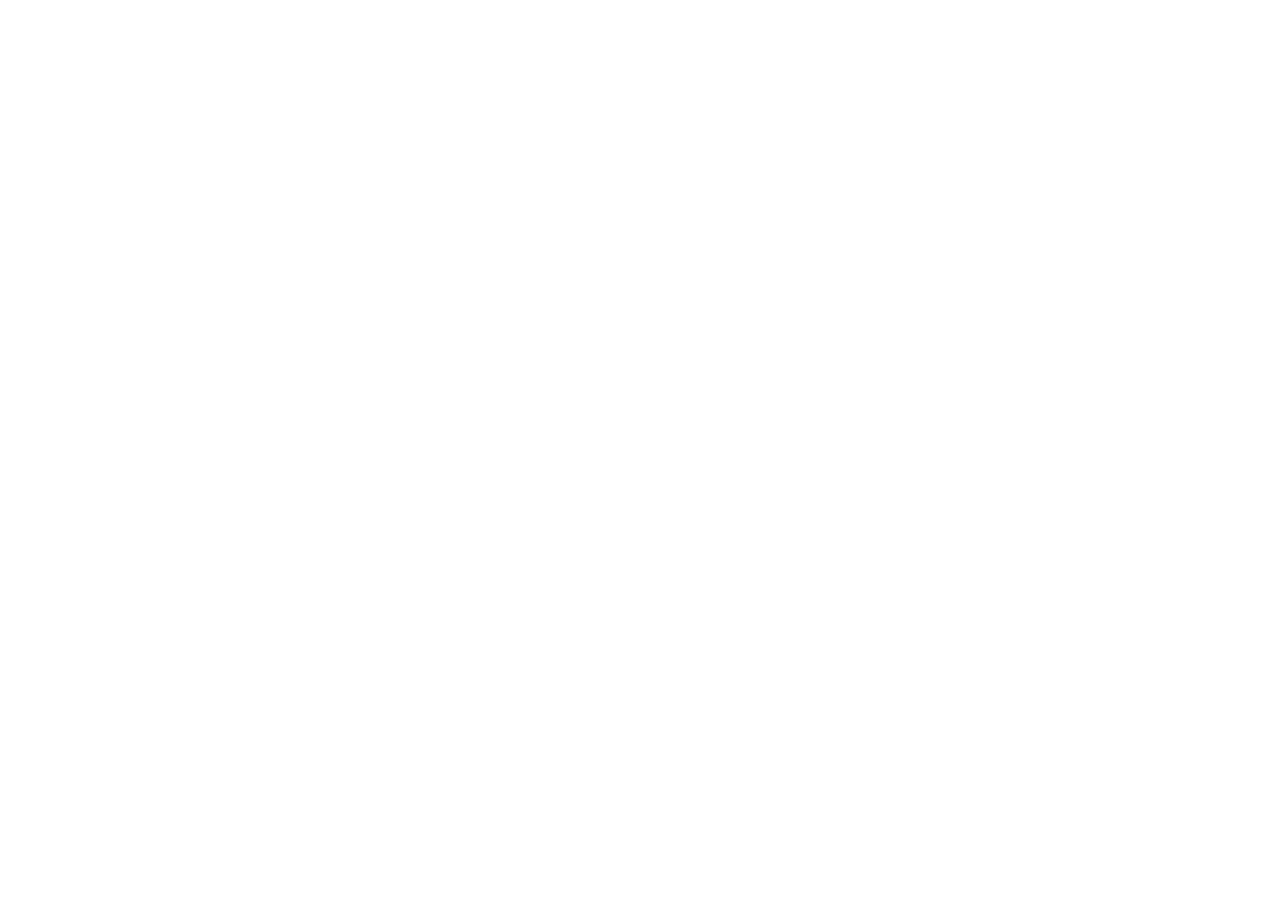
==== activities.html @ f966b8fb "add pages" ====
<!DOCTYPE html>
<html lang="en">
<head>
    <meta charset="UTF-8">
    <meta http-equiv="X-UA-Compatible" content="IE=edge">
    <meta name="viewport" content="width=device-width, initial-scale=1.0">
    <title>城市漫遊 City Rumbler｜活動</title>
</head>
<body>
    
</body>
</html>
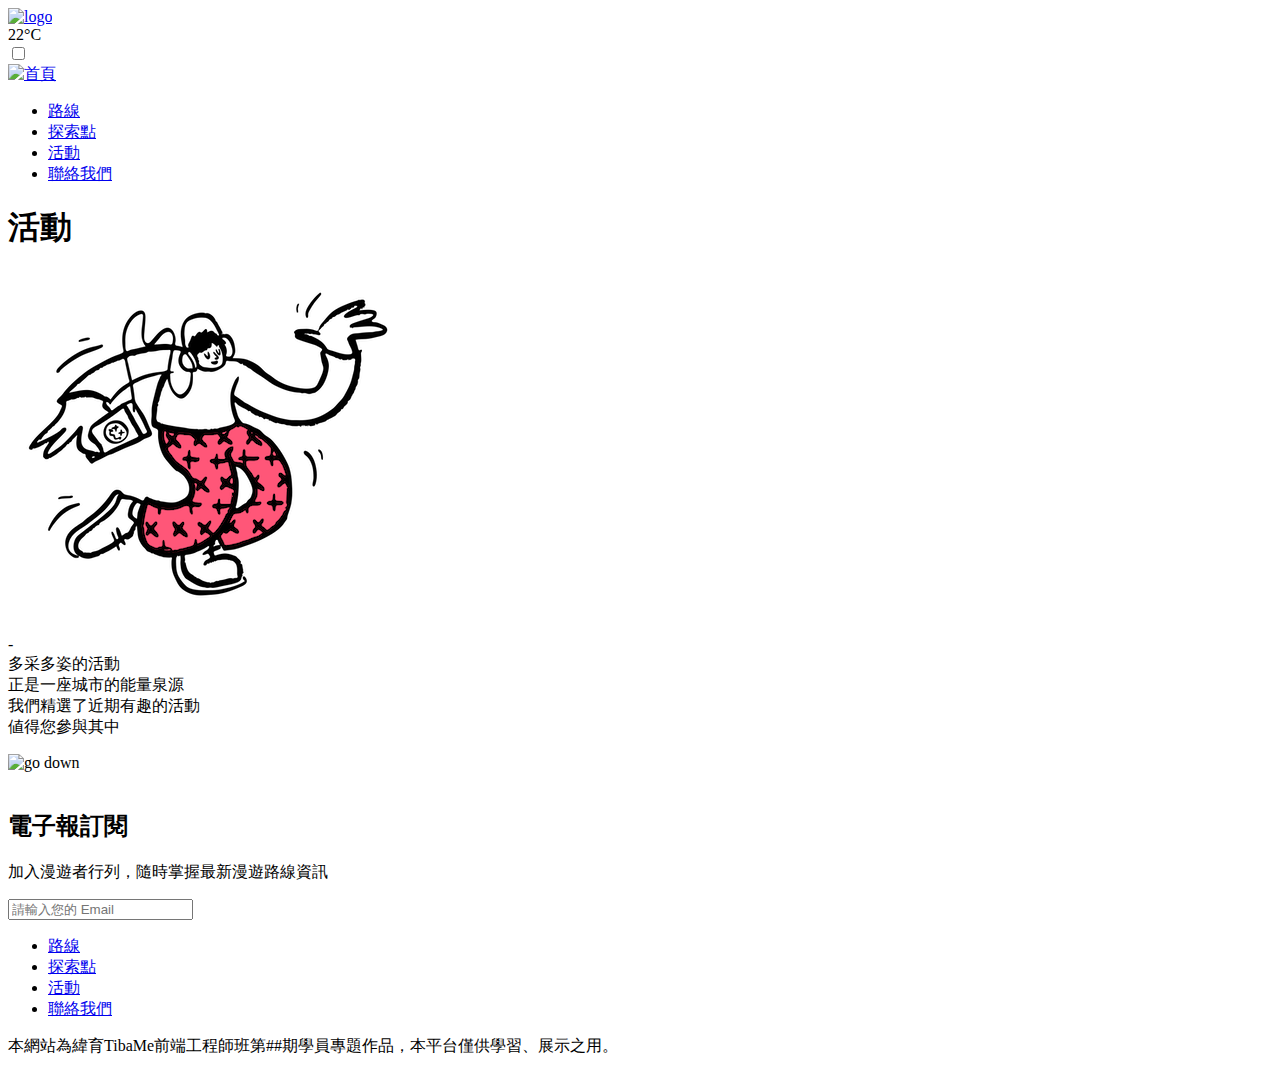
==== commit fc3d9873: "add intro to 4 pages" ====
--- a/activities.html
+++ b/activities.html
@@ -4,9 +4,123 @@
     <meta charset="UTF-8">
     <meta http-equiv="X-UA-Compatible" content="IE=edge">
     <meta name="viewport" content="width=device-width, initial-scale=1.0">
+    <script src="https://kit.fontawesome.com/8eca0a48b9.js" crossorigin="anonymous"></script>
+    <link rel="stylesheet" href="css/reset.css">
+    <link rel="stylesheet" href="css/all.css">
     <title>城市漫遊 City Rumbler｜活動</title>
 </head>
 <body>
-    
+    <!-- 導覽列 -->
+    <header class="topBar">
+        <div class="logoHor">
+            <a href="index.html">
+                <img src="img/logoHor.svg" alt="logo">
+            </a>
+        </div>
+        <div class="weather">
+            <div class="weather_icon"><i class="fa-solid fa-cloud"></i></div>
+            <div class="weather_degree">22°C</div>
+        </div>
+        <div class="menu">
+            <input type="checkbox" id="showMenu"></input>
+            <label for="showMenu" class="menu_button">
+                <i class="fa-solid fa-bars"></i>
+            </label>
+            <div class="hiddenMenu">
+                <div class="close">
+                    <i class="fa-solid fa-xmark"></i>
+                </div>
+                <div class="logoSqr">
+                    <a href="index.html">
+                        <img src="img/logoSqr.png" alt="首頁">
+                    </a>
+                </div>
+                <nav>
+                    <ul>
+                        <li>
+                            <a href="routes.html">路線</a>
+                        </li>
+                        <li>
+                            <a href="spots.html">探索點</a>
+                        </li>
+                        <li>
+                            <a href="activities.html">活動</a>
+                        </li>
+                        <li>
+                            <a href="contact.html">聯絡我們</a>
+                        </li>
+                    </ul>
+                </nav>
+                <div class="SNS">
+                    <div class="facebook">
+                        <a href="#"><i class="fa-brands fa-facebook-f"></i></a>
+                    </div>
+                    <div class="instagram">
+                        <a href="#"><i class="fa-brands fa-instagram"></i></a>
+                    </div>
+                    <div class="twitter">
+                        <a href="#"><i class="fa-brands fa-twitter"></i></a>
+                    </div>
+                </div>
+            </div>               
+        </div>
+    </header>
+
+    <main>
+        <!-- 引言 -->
+        <section class="intro">
+           <h1>活動</h1>
+           <div class="mainPic"><img src="img/mainPic_activities.png" alt="dancing man"></div>
+           <p class="intro">
+               -<br>
+               多采多姿的活動<br>
+               正是一座城市的能量泉源<br>
+               我們精選了近期有趣的活動<br>
+               値得您參與其中
+           </p>
+           <div class="downArrowWide">
+               <img src="img/downArrowWide.svg" alt="go down">
+           </div>
+       </section>
+   </main>
+
+    <!-- 頁尾 -->
+    <footer>
+        <section class="subscribe">
+            <div class="logo"><img src="img/logoSqrBGC.svg" alt=""></div>
+            <h2>電子報訂閱</h2>
+            <p>加入漫遊者行列，隨時掌握最新漫遊路線資訊</p>
+            <div class="emailInput">
+                <input type="email" name="" id="" placeholder="請輸入您的 Email">
+                <a href="#" class="sendBtm"><img src="img/btnGo_Dark.png" alt=""></a>
+            </div>
+        </section>
+        <section class="nav">
+            <div class="menu">
+                <ul>
+                    <li><a href="routes.html">路線</a></li>
+                    <li><a href="spots.html">探索點</a></li>
+                    <li><a href="activities.html">活動</a></li>
+                    <li><a href="contact.html">聯絡我們</a></li>
+                </ul>
+            </div>
+            <div class="SNS">
+                <div class="facebook">
+                    <a href="#"><i class="fa-brands fa-facebook-f"></i></a>
+                </div>
+                <div class="instagram">
+                    <a href="#"><i class="fa-brands fa-instagram"></i></a>
+                </div>
+                <div class="twitter">
+                    <a href="#"><i class="fa-brands fa-twitter"></i></a>
+                </div>
+            </div>
+        </section>
+        <section class="copyright">
+            <p>
+                本網站為緯育TibaMe前端工程師班第##期學員專題作品，本平台僅供學習、展示之用。
+            </p>
+        </section>
+    </footer>
 </body>
 </html>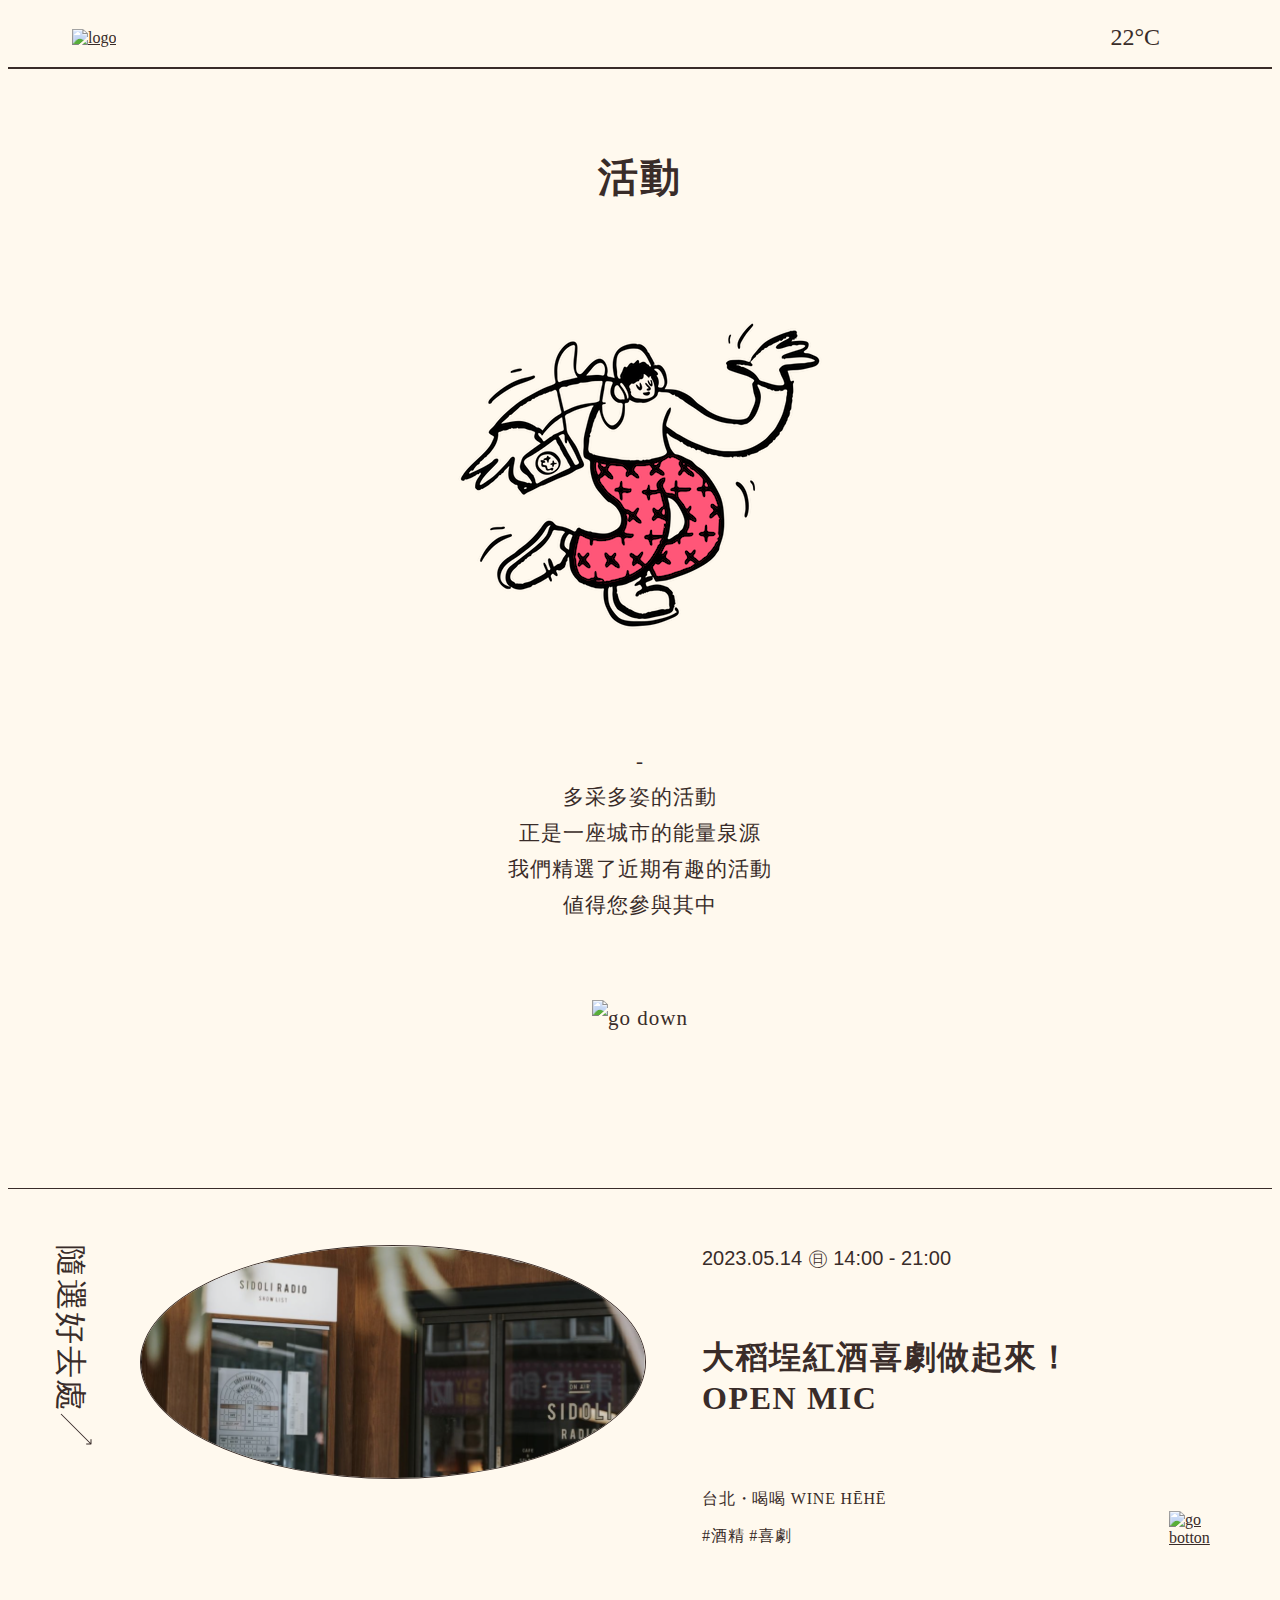
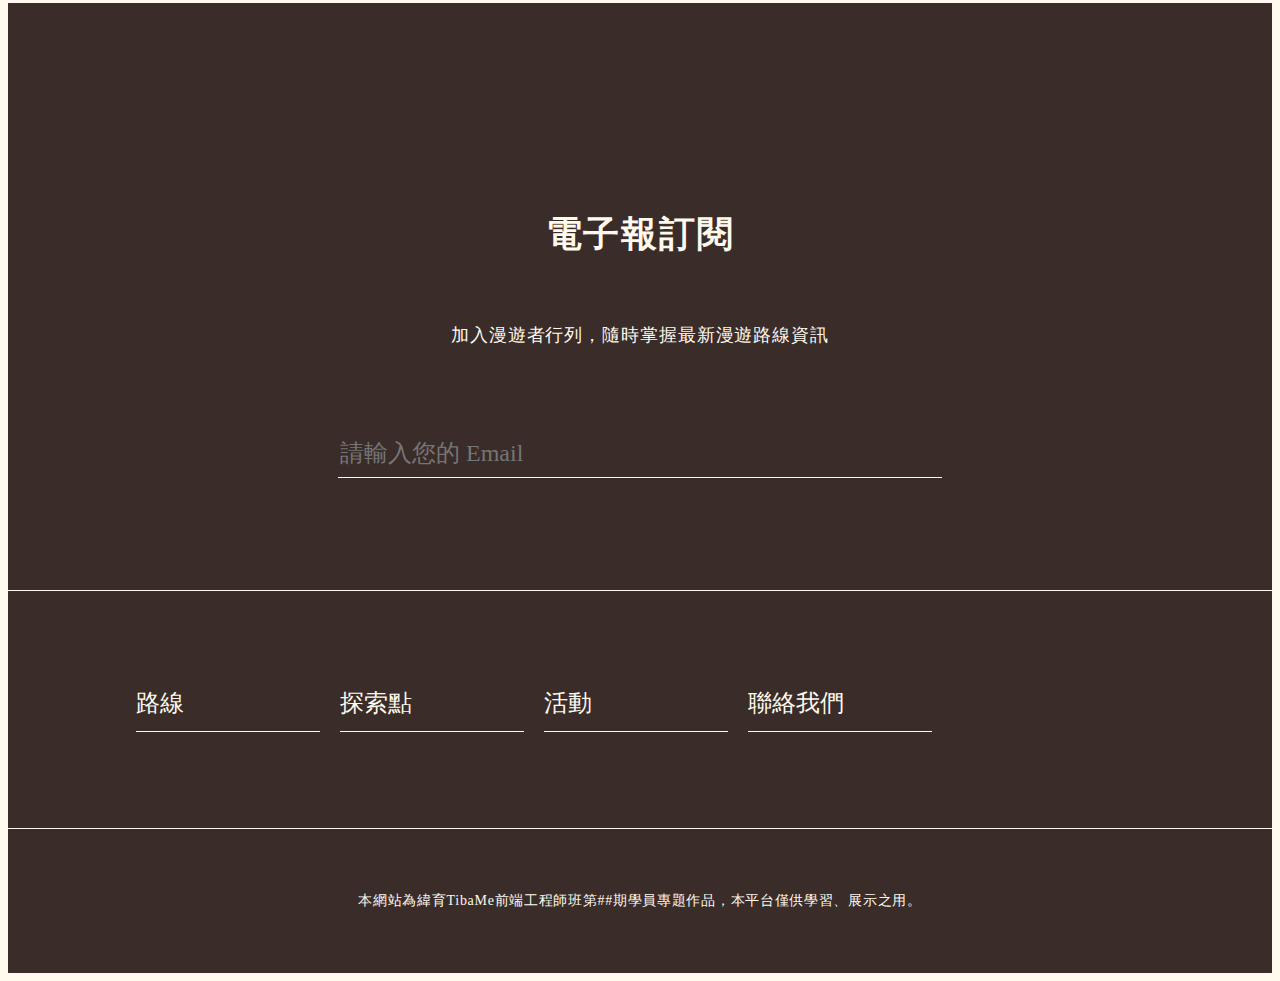
==== commit 7bccd7d5: "update" ====
--- a/activities.html
+++ b/activities.html
@@ -7,6 +7,7 @@
     <script src="https://kit.fontawesome.com/8eca0a48b9.js" crossorigin="anonymous"></script>
     <link rel="stylesheet" href="css/reset.css">
     <link rel="stylesheet" href="css/all.css">
+    <link rel="stylesheet" href="css/activities.css">
     <title>城市漫遊 City Rumbler｜活動</title>
 </head>
 <body>
@@ -82,7 +83,28 @@
                <img src="img/downArrowWide.svg" alt="go down">
            </div>
        </section>
-   </main>
+
+        <!-- 隨機推薦 -->
+        <section class="randomSpot">
+            <div class="container">
+                <div class="title">
+                    隨選好去處<img src="img/arrowRightTop.svg">
+                </div>
+                <div class="pic">
+                    <img src="img/spotSidoli.png">
+                </div>
+                <div class="info">
+                    <div class="time"><span class="date">2023.05.14 ㊐ </span>14:00 - 21:00</div>
+                    <h3>大稻埕紅酒喜劇做起來！OPEN MIC</h3>
+                    <div class="loc">台北・喝喝 WINE HĒHĒ</div>
+                    <div class="tag">#酒精 #喜劇</div>
+                </div>
+                <div class="btnGo">
+                    <a href="spotPage.html"><img src="img/btnGo.svg" alt="go botton"></a>
+                </div>
+            </div>
+        </section>
+    </main>
 
     <!-- 頁尾 -->
     <footer>
--- a/css/all.css
+++ b/css/all.css
@@ -0,0 +1,286 @@
+@font-face{
+    font-family: 'Glow Sans TC Wide ExtraBold';
+    src: url(../font/GlowSansTC-Wide-ExtraBold.otf);
+}
+@font-face{
+    font-family: 'Glow Sans TC Wide Heavy';
+    src: url(../font/GlowSansTC-Wide-Heavy.otf);
+}
+@font-face {
+    font-family: 'Glow Sans TC Wide Bold';
+    src: url(../font/GlowSansTC-Wide-Bold.otf);
+}
+@font-face {
+    font-family: 'Glow Sans TC Wide Light';
+    src: url(../font/GlowSansTC-Wide-Light.otf);
+}
+@font-face {
+    font-family: 'Glow Sans TC Normal Bold';
+    src: url(../font/GlowSansTC-Normal-Bold.otf);
+}
+@font-face {
+    font-family: 'Glow Sans TC Normal Regular';
+    src: url(../font/GlowSansTC-Normal-Regular.otf);
+}
+@font-face {
+    font-family: 'Glow Sans TC Compressed Book';
+    src: url(../font/GlowSansTC-Compressed-Book.otf);
+}
+
+:root{
+    --bg: #FFF9EE;
+    --main: #392C29;
+}
+*{
+    color: var(--main);
+}
+html{
+    background-color: var(--bg);
+}
+h1{
+    font-family: 'Glow Sans TC Wide Heavy';
+    font-size: 40px;
+    letter-spacing: 0.06em;
+}
+h2{
+   font-family: 'Glow Sans TC Wide ExtraBold'; 
+   font-size: 36px;
+   letter-spacing: 0.05em;
+}
+h3{
+    font-family: 'Glow Sans TC Normal Bold';
+    font-size: 32px;
+    letter-spacing: 0.05em;
+}
+h4{
+    font-family: 'Glow Sans TC Normal Bold';
+    font-size: 24px;
+    letter-spacing: 0.05em;
+}
+p{
+    font-family: 'Glow Sans TC Normal Regular';
+    font-size: 21px;
+    letter-spacing: 0.03em;
+    line-height: 36px;
+    text-align: justify;
+}
+.tag{
+    font-family: 'Glow Sans TC Wide Light';
+    font-family: 14px;
+    letter-spacing: 0.05em;
+}
+
+.loc{
+    font-family: 'Glow Sans TC Compressed Book';
+    font-family: 14px;
+    letter-spacing: 0.05em;
+}
+
+/*----------導覽列----------*/
+.topBar{
+    border-bottom: 2px solid var(--main);
+    padding: 16px 64px;
+    display: flex;
+    align-items: center;
+    position: sticky;
+    top: 0;
+    z-index: 10;
+    background-color: var(--bg);
+}
+.logoHor{
+    width: 240px;
+}
+.logoHor img{
+    width: 100%;
+}
+.weather{
+    margin-left: auto;
+    display: flex;
+    align-items: center;
+    gap: 6px;
+    font-family: 'Glow Sans TC wide ExtraBold';
+    font-size: 24px;
+}
+.weather_icon{
+    font-size: 32px;
+}
+.menu{
+    padding-left: 48px;
+}
+#showMenu{
+    display: none;
+}
+#showMenu:hover .hiddenMenu{
+    display: block;
+    position: absolute;
+}
+.menu_button{
+    width: 30px;
+    border: none;
+    background-color: var(--bg);
+    font-size: 28px;
+    position: relative;
+}
+.menu:hover .hiddenMenu{
+    display: flex;
+    position: absolute;
+}
+
+/*----------隱藏菜單----------*/
+.hiddenMenu{
+    display: none;
+    /* display: flex; */
+    flex-direction: column;
+    align-items: flex-end;
+    text-align: right;
+    padding-top: 144px;
+    padding-right: 96px;
+    padding-bottom: 160px;
+    padding-left: 144px;
+    position: absolute;
+    top: 0;
+    right: 0;
+    z-index: 20;
+    height: 100vh;
+    background-color: var(--bg);
+    border-left: 2px solid var(--main);
+}
+.close{
+    position: absolute;
+    top: 32px;
+    right: 56px;
+    font-size: 30px;
+}
+.logoSqr{
+    width: 114px;
+    padding-bottom: 72px;
+}
+.logoSqr img{
+    width: 100%;
+}
+.hiddenMenu nav li{
+    font-family: 'Glow Sans TC Wide Bold';
+    font-size: 24px;
+    text-decoration: underline;
+    padding-bottom: 42px;
+}
+.SNS{
+    padding-top: 160px;
+    display: flex;
+    gap: 32px;
+}
+
+/*-----------前導----------*/
+.mainPic{
+    padding-top: 80px;
+}
+.intro{
+    padding-top: 64px;
+    text-align: center;
+    font-family: 'Glow Sans TC Normal Regular';
+    font-size: 21px;
+    letter-spacing: 1px;
+    line-height: 36px;
+    padding-bottom: 56px;
+}
+.downArrowWide{
+    padding-bottom: 96px;
+}
+
+/*----------頁尾----------*/
+footer{
+    background-color: var(--main);
+    text-align: center;
+}
+.subscribe{
+    padding-top: 112px;
+    padding-bottom: 112px;
+    border-bottom: 1px solid var(--bg);
+    text-align: center;
+}
+.subscribe .logo{
+    margin: 0 auto;
+    width: 185px;
+}
+.subscribe .logo img{
+    width: 100%;
+}
+.subscribe h2{
+    color: var(--bg);
+    padding-top: 48px;
+}
+.subscribe p{
+    color: var(--bg);
+    text-align: center;
+    padding-top: 28px;
+    font-family: 'Glow Sans TC Wide Light';
+    font-size: 18px;
+    letter-spacing: 0.05em;
+}
+.subscribe .emailInput{
+    position: relative;
+    padding-top: 56px;
+}
+.subscribe .emailInput input{
+    width: 600px;
+    height: 48px;
+    border: none;
+    border-bottom: 1px solid var(--bg);
+    background-color: var(--main);
+    color: var(--bg);
+    font-size: 28px;
+}
+.subscribe .emailInput input:focus{
+    border: none;
+    border-bottom: 1px solid var(--bg);
+}
+.subscribe .emailInput input::placeholder{
+    font-family: 'Glow Sans TC Normal Regular';
+    font-size: 24px;
+}
+.subscribe .emailInput a{
+    position: absolute;
+    margin-left: 16px;
+    background-color: var(--main);
+}
+footer .nav{
+    margin: 0 auto;
+    max-width: 1280px;
+    display: flex;
+    padding: 80px 40px;
+    justify-content: space-between;
+}
+footer .nav .menu ul{
+    display: flex;
+    gap: 20px;
+}
+footer .nav .menu li{
+    width: 184px;
+    border-bottom: 1px solid var(--bg);
+    text-align: left;
+    padding-bottom: 12px;
+}
+footer .nav .menu li a{
+    color: var(--bg);
+    font-family: 'Glow Sans TC Wide Bold';
+    font-size: 24px;
+    text-decoration: none;
+}
+footer .nav .SNS{
+    padding-top: 0;
+}
+footer .nav .SNS i{
+    color: var(--bg);
+}
+footer .copyright{
+    border-top: 1px solid var(--bg);
+    padding-top: 40px;
+    padding-bottom: 40px;
+}
+footer .copyright p{
+    font-family: 'Glow Sans TC Wide Light';
+    font-size: 14px;
+    letter-spacing: 0.05em;
+    color: var(--bg);
+    text-align: center;
+}--- a/css/activities.css
+++ b/css/activities.css
@@ -0,0 +1,57 @@
+/* ----------隨機推薦---------- */
+.randomSpot{
+    border-top: 1px solid var(--main);
+}
+.randomSpot .container{
+    max-width: 1200px;
+    margin: 0 auto;
+    padding: 56px 40px;
+    display: flex;
+}
+.randomSpot .title{
+    padding-right: 48px;
+    /* transform: rotate(90degree); */
+    writing-mode: vertical-lr;
+    /* text-orientation: upright; */
+    text-orientation: sideways-right;
+    font-family: 'Glow Sans TC Wide ExtraBold', sans-serif;
+    font-size: 32px;
+    letter-spacing: 0.05em;
+    color: var(--main);
+}
+.randomSpot .title img{
+    transform: rotate(90deg);
+}
+.randomSpot .pic{
+    max-height: 232px;
+    min-width: 504px;
+    overflow: hidden;
+    border-radius: 50%;
+    border: 1px solid var(--main);
+}
+.randomSpot .pic img{
+    width: 100%;
+}
+.randomSpot .info{
+    padding-left: 56px;
+    padding-right: 20px;
+    position: relative;
+}
+.randomSpot .info .date{
+    font-family: 'Glow Sans TC Normal Bold', sans-serif;
+    font-size: 20px;
+}
+.randomSpot .info .time{
+    font-family: 'Glow Sans TC Normal Regular', sans-serif;
+    font-size: 20px;
+    padding-bottom: 32px;
+}
+.randomSpot .info h3{
+    padding-bottom: 40px;
+}
+.randomSpot .info .loc{
+    padding-bottom: 16px;
+}
+.randomSpot .btnGo{
+    align-self: self-end;
+}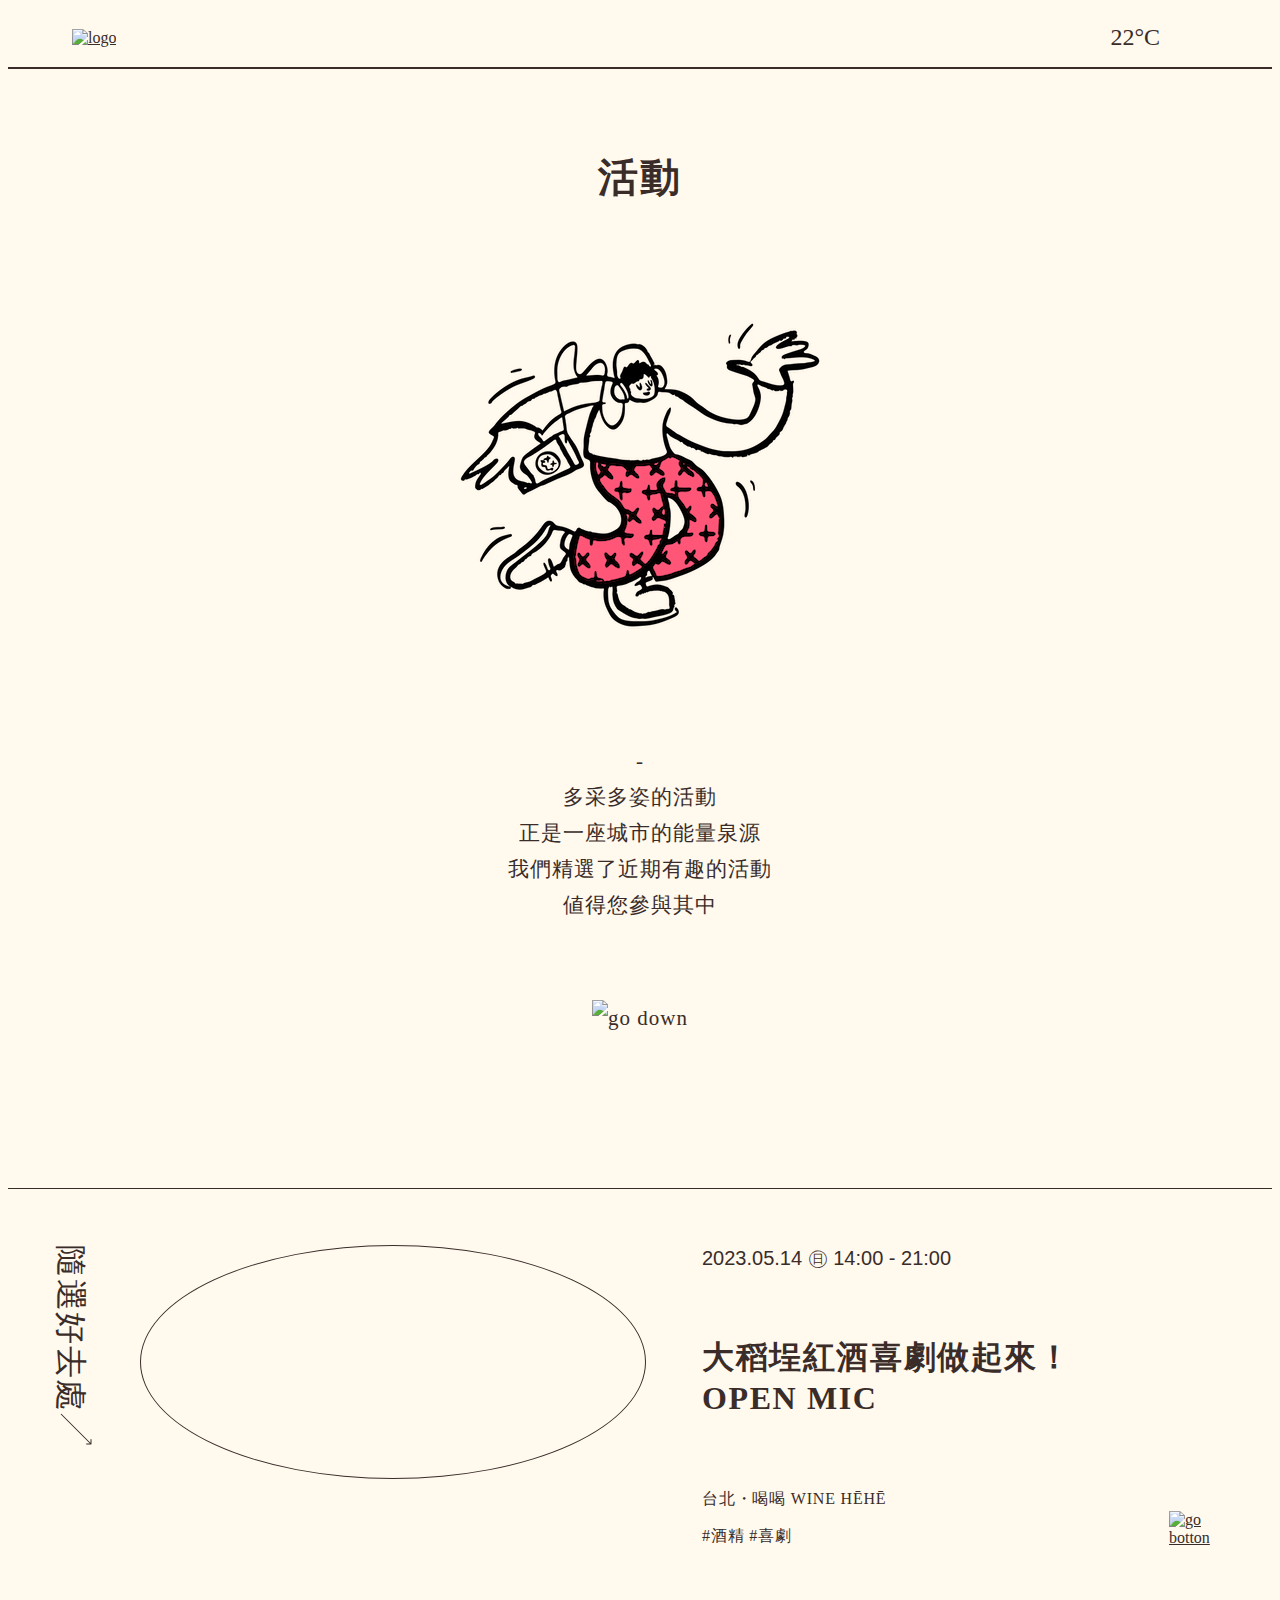
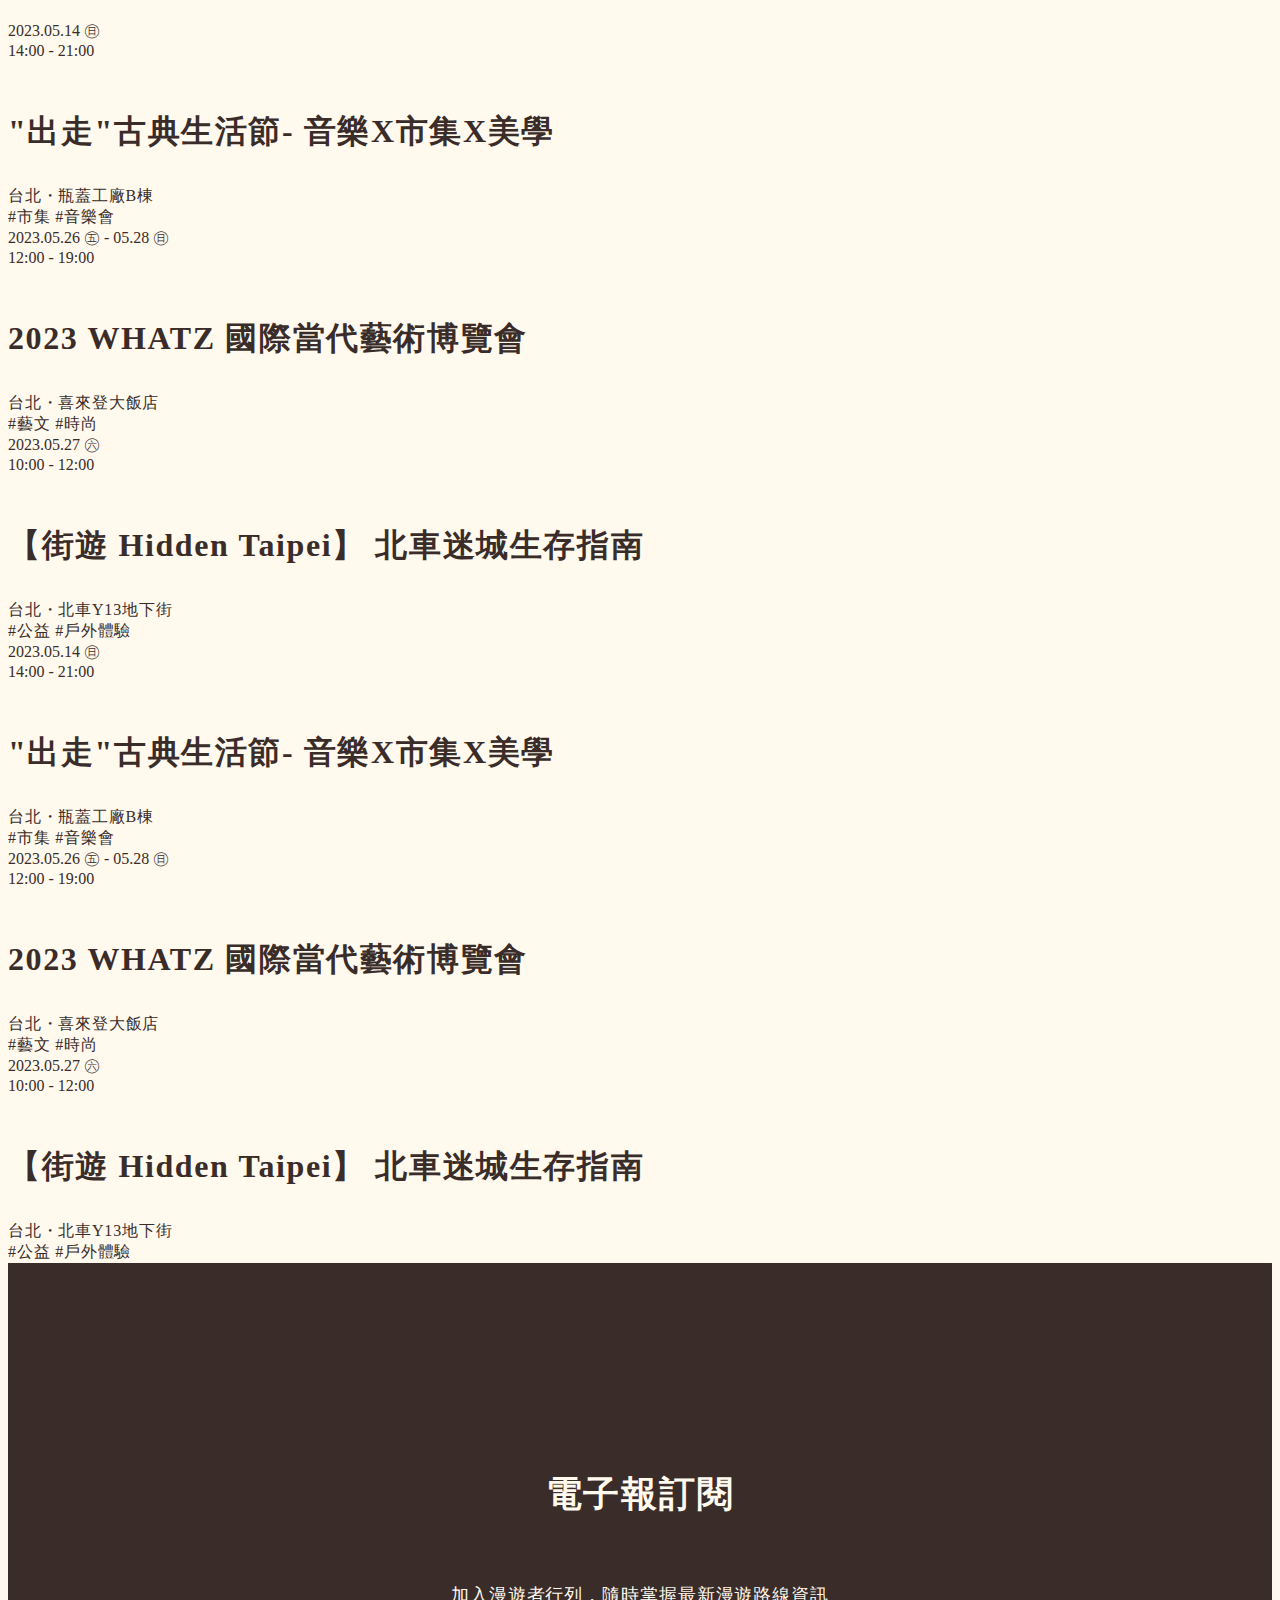
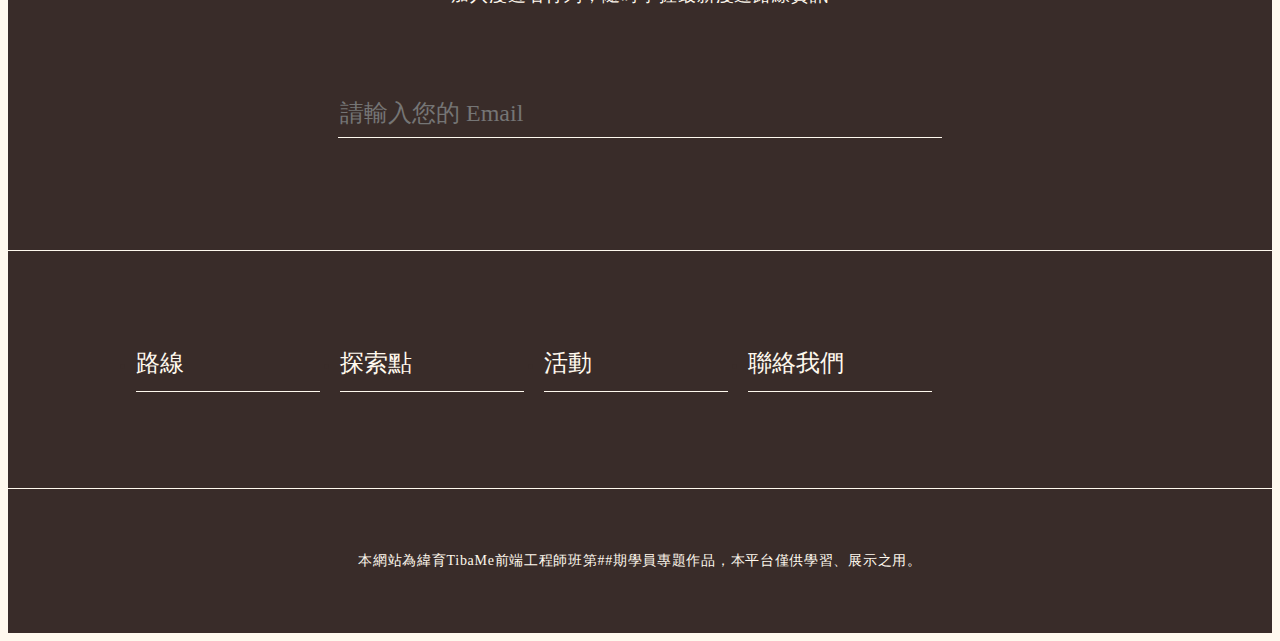
==== commit d188516e: "update" ====
--- a/activities.html
+++ b/activities.html
@@ -91,7 +91,7 @@
                     隨選好去處<img src="img/arrowRightTop.svg">
                 </div>
                 <div class="pic">
-                    <img src="img/spotSidoli.png">
+                    <img src="img/actOpenMic.png">
                 </div>
                 <div class="info">
                     <div class="time"><span class="date">2023.05.14 ㊐ </span>14:00 - 21:00</div>
@@ -100,10 +100,128 @@
                     <div class="tag">#酒精 #喜劇</div>
                 </div>
                 <div class="btnGo">
-                    <a href="spotPage.html"><img src="img/btnGo.svg" alt="go botton"></a>
-                </div>
-            </div>
-        </section>
+                    <a href="activityPage.html"><img src="img/btnGo.svg" alt="go botton"></a>
+                </div>
+            </div>
+        </section>
+
+        <!-- 活動 -->
+        <div class="activities">
+            <div class="timeline">
+                <img src="img/timelineV.svg" alt="">
+            </div>
+            <div class="wrap">
+                <div class="activity">
+                    <div class="time">
+                        <span class="date">2023.05.14 ㊐</span><br>
+                        14:00 - 21:00
+                    </div>
+                    <div class="dot"></div>
+                    <a href="activityPage.html">
+                        <div class="pic">
+                            <img src="img/act01.png" alt="">
+                        </div>
+                    </a>
+                    <div class="info">
+                        <h3>"出走"古典生活節- 音樂X市集X美學</h3>
+                        <div class="loc">台北・瓶蓋工廠B棟</div>
+                        <div class="tag">#市集 #音樂會</div>
+                    </div>
+                </div>
+                <div class="activity">
+                    <div class="time">
+                        <span class="date">2023.05.26 ㊄ - 05.28 ㊐</span><br>
+                        12:00 - 19:00
+                    </div>
+                    <div class="dot"></div>
+                    <a href="activityPage.html">
+                        <div class="pic">
+                            <img src="img/act02.png" alt="">
+                        </div>
+                    </a>
+                    <div class="info">
+                        <h3>2023 WHATZ
+                            國際當代藝術博覽會</h3>
+                        <div class="loc">台北・喜來登大飯店</div>
+                        <div class="tag">#藝文 #時尚</div>
+                    </div>
+                </div>
+                <div class="activity">
+                    <div class="time">
+                        <span class="date">2023.05.27 ㊅</span><br>
+                        10:00 - 12:00
+                    </div>
+                    <div class="dot"></div>
+                    <a href="activityPage.html">
+                        <div class="pic">
+                            <img src="img/act03.png" alt="">
+                        </div>
+                    </a>
+                    <div class="info">
+                        <h3>【街遊 Hidden Taipei】
+                            北車迷城生存指南</h3>
+                        <div class="loc">台北・北車Y13地下街</div>
+                        <div class="tag">#公益 #戶外體驗</div>
+                    </div>
+                </div>
+
+                <!-- tempt clone -->
+                <div class="activity">
+                    <div class="time">
+                        <span class="date">2023.05.14 ㊐</span><br>
+                        14:00 - 21:00
+                    </div>
+                    <div class="dot"></div>
+                    <a href="activityPage.html">
+                        <div class="pic">
+                            <img src="img/act01.png" alt="">
+                        </div>
+                    </a>
+                    <div class="info">
+                        <h3>"出走"古典生活節- 音樂X市集X美學</h3>
+                        <div class="loc">台北・瓶蓋工廠B棟</div>
+                        <div class="tag">#市集 #音樂會</div>
+                    </div>
+                </div>
+                <div class="activity">
+                    <div class="time">
+                        <span class="date">2023.05.26 ㊄ - 05.28 ㊐</span><br>
+                        12:00 - 19:00
+                    </div>
+                    <div class="dot"></div>
+                    <a href="activityPage.html">
+                        <div class="pic">
+                            <img src="img/act02.png" alt="">
+                        </div>
+                    </a>
+                    <div class="info">
+                        <h3>2023 WHATZ
+                            國際當代藝術博覽會</h3>
+                        <div class="loc">台北・喜來登大飯店</div>
+                        <div class="tag">#藝文 #時尚</div>
+                    </div>
+                </div>
+                <div class="activity">
+                    <div class="time">
+                        <span class="date">2023.05.27 ㊅</span><br>
+                        10:00 - 12:00
+                    </div>
+                    <div class="dot"></div>
+                    <a href="activityPage.html">
+                        <div class="pic">
+                            <img src="img/act03.png" alt="">
+                        </div>
+                    </a>
+                    <div class="info">
+                        <h3>【街遊 Hidden Taipei】
+                            北車迷城生存指南</h3>
+                        <div class="loc">台北・北車Y13地下街</div>
+                        <div class="tag">#公益 #戶外體驗</div>
+                    </div>
+                </div>
+                <!-- /tempt clone -->
+            </div>
+        </div>
     </main>
 
     <!-- 頁尾 -->
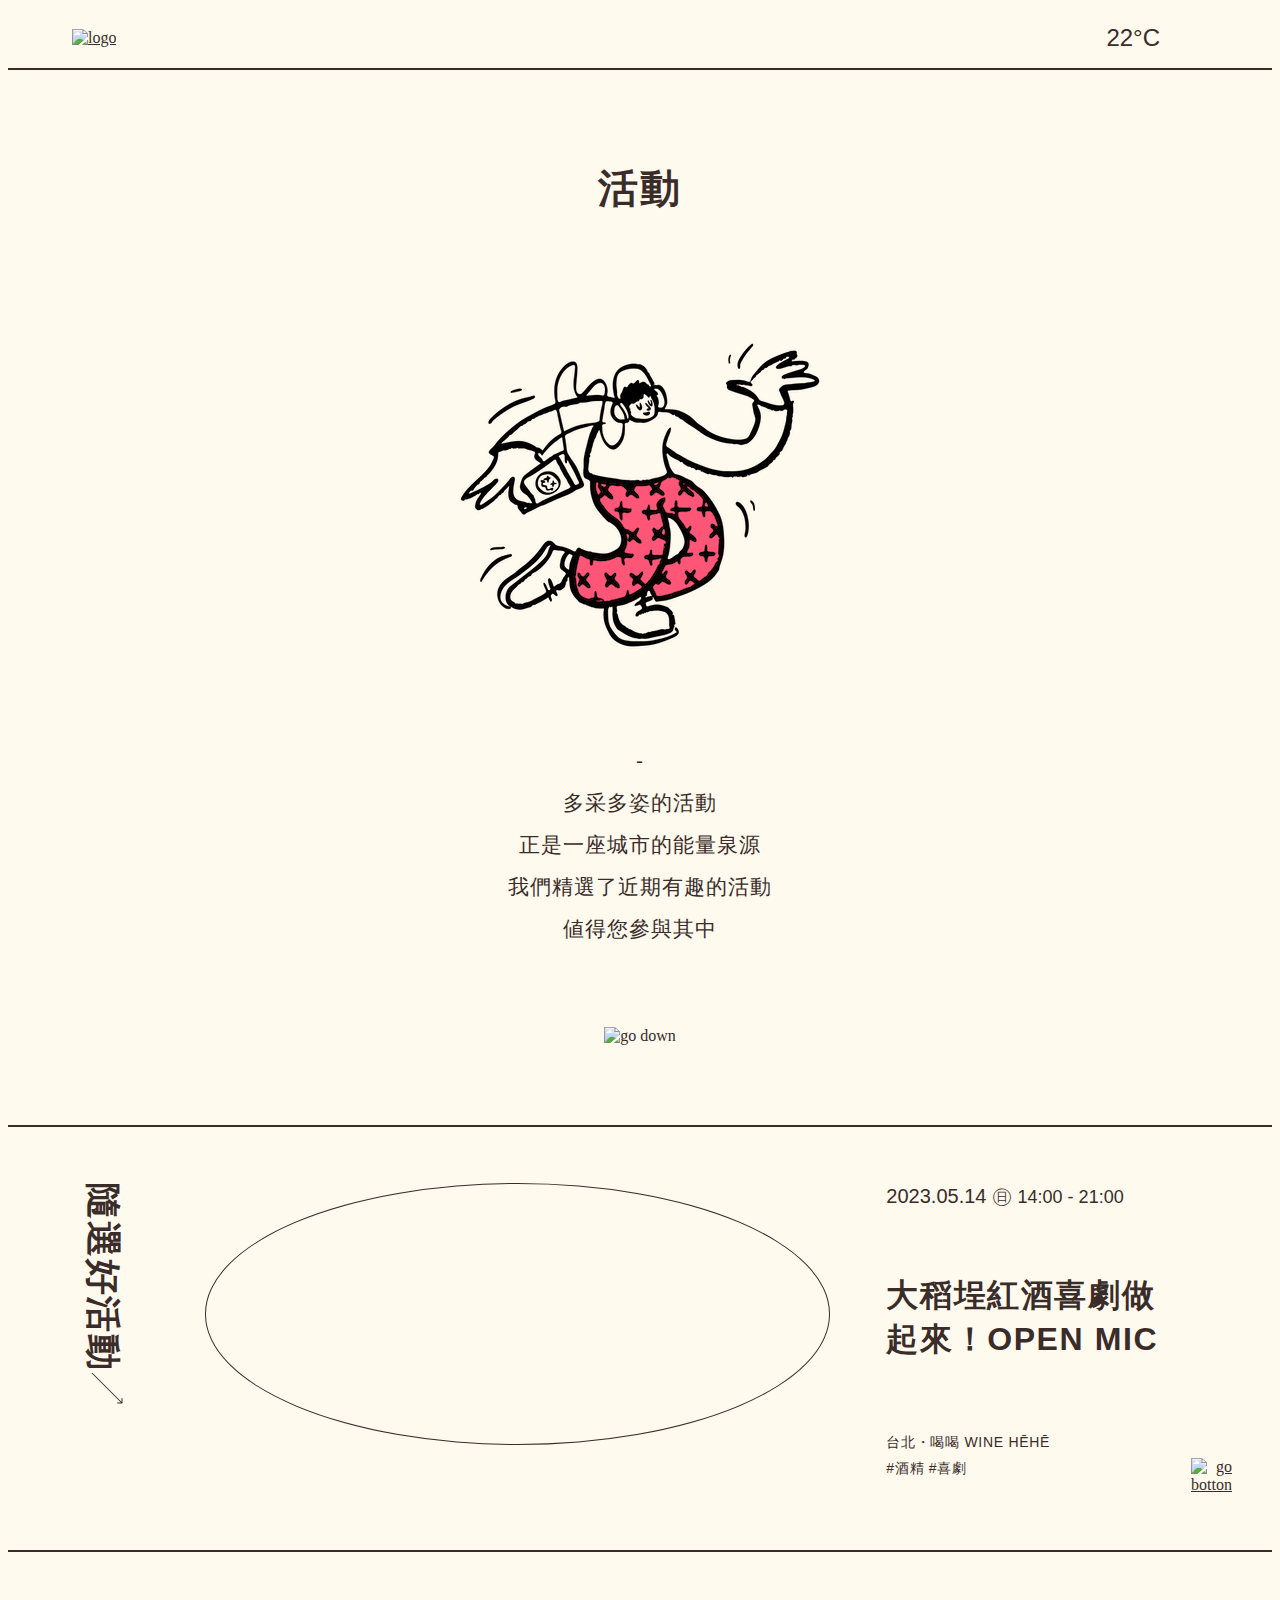
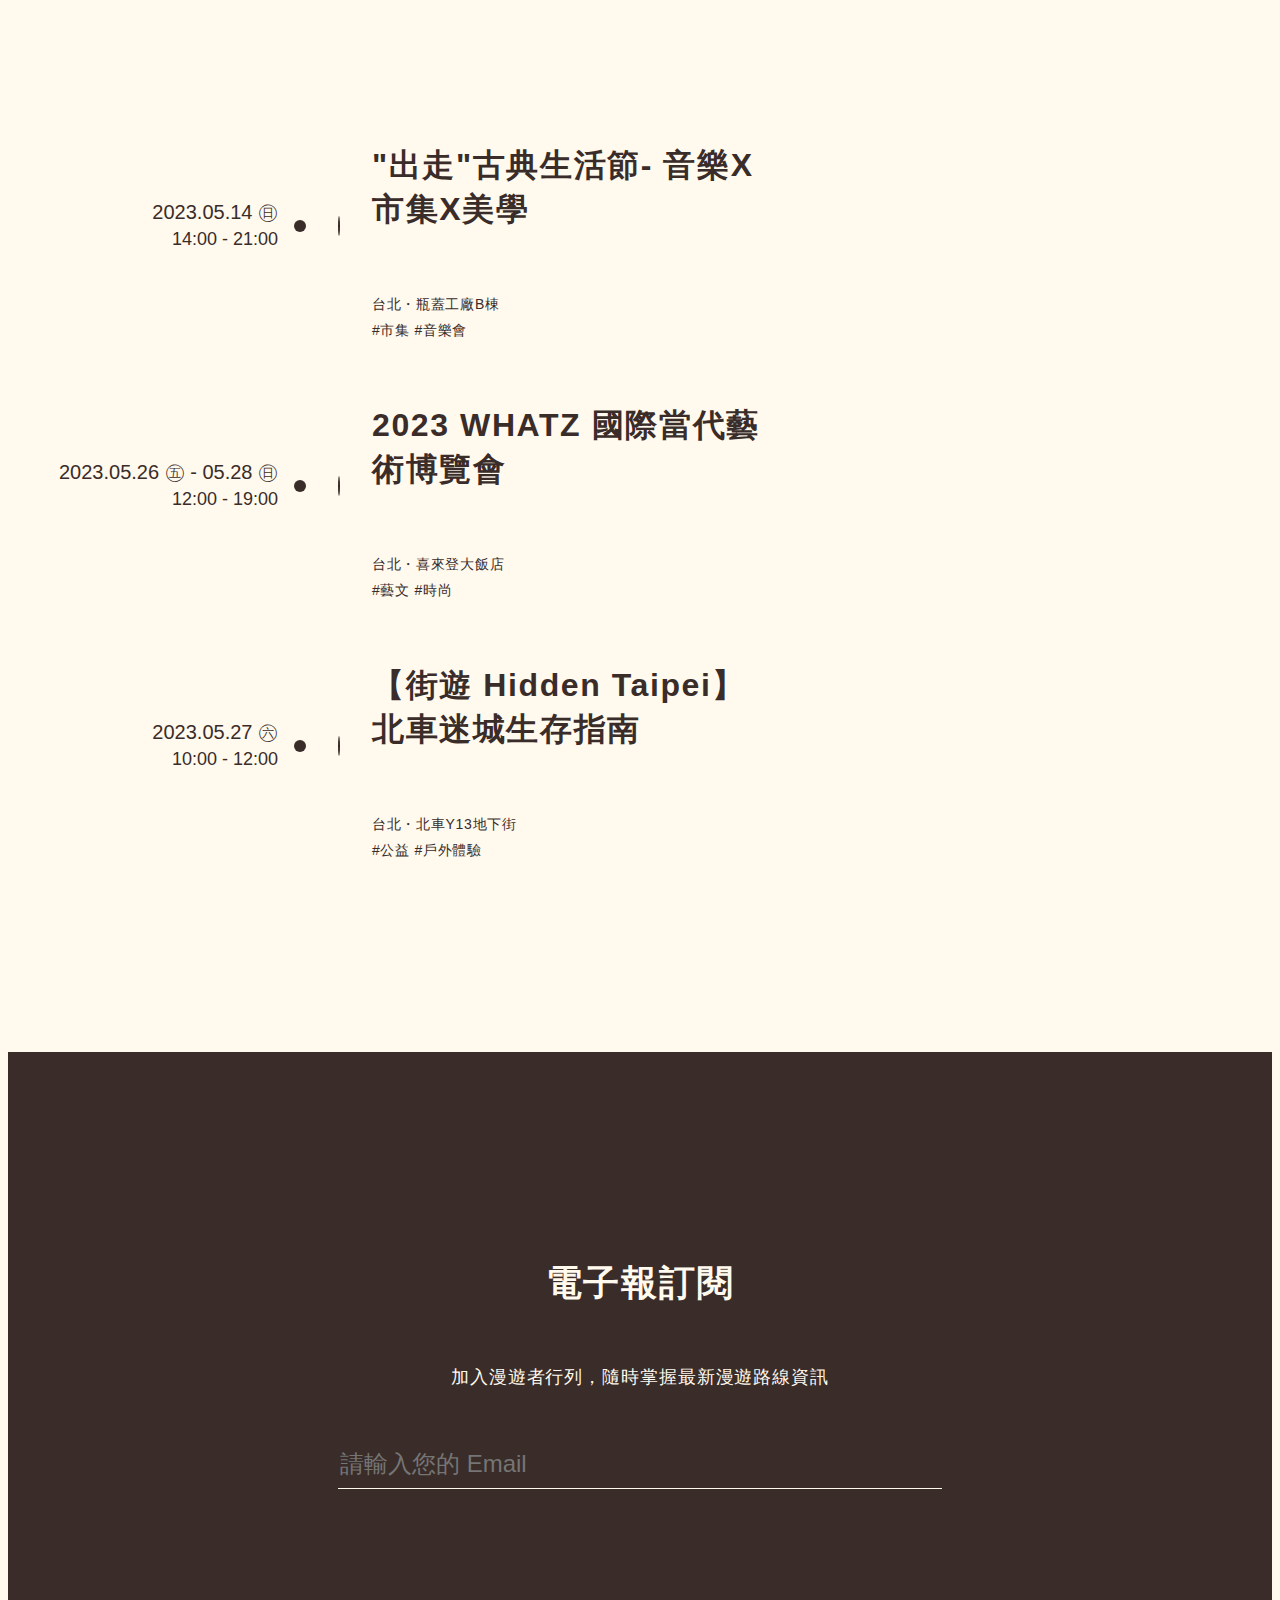
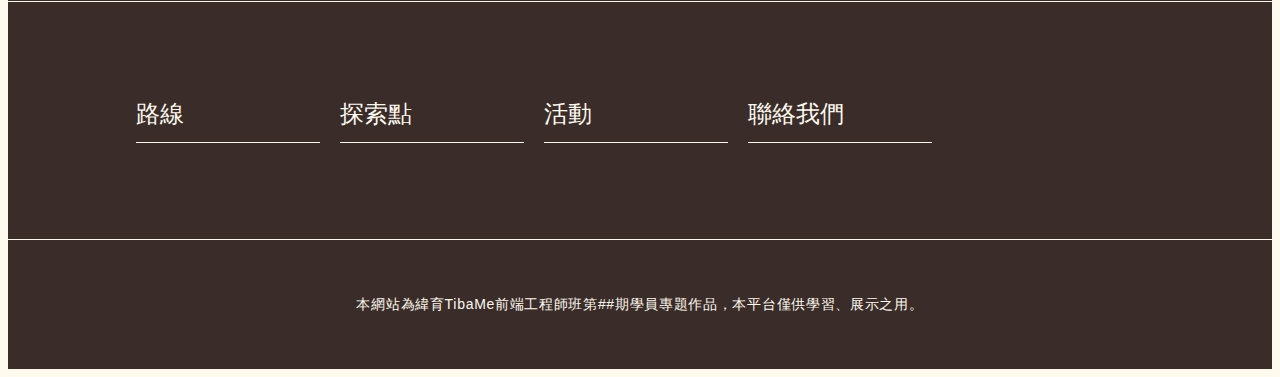
==== commit ec7639e2: "update RWD activities" ====
--- a/activities.html
+++ b/activities.html
@@ -22,15 +22,15 @@
             <div class="weather_icon"><i class="fa-solid fa-cloud"></i></div>
             <div class="weather_degree">22°C</div>
         </div>
+        <input type="checkbox" id="showMenu">
         <div class="menu">
-            <input type="checkbox" id="showMenu"></input>
             <label for="showMenu" class="menu_button">
                 <i class="fa-solid fa-bars"></i>
             </label>
             <div class="hiddenMenu">
-                <div class="close">
+                <label class="close" for="showMenu">
                     <i class="fa-solid fa-xmark"></i>
-                </div>
+                </label>
                 <div class="logoSqr">
                     <a href="index.html">
                         <img src="img/logoSqr.png" alt="首頁">
@@ -88,7 +88,7 @@
         <section class="randomSpot">
             <div class="container">
                 <div class="title">
-                    隨選好去處<img src="img/arrowRightTop.svg">
+                    <h2>隨選好活動</h2><img src="img/arrowRightTop.svg">
                 </div>
                 <div class="pic">
                     <img src="img/actOpenMic.png">
@@ -113,7 +113,7 @@
             <div class="wrap">
                 <div class="activity">
                     <div class="time">
-                        <span class="date">2023.05.14 ㊐</span><br>
+                        <span class="date">2023.05.14 ㊐</span>
                         14:00 - 21:00
                     </div>
                     <div class="dot"></div>
@@ -130,7 +130,7 @@
                 </div>
                 <div class="activity">
                     <div class="time">
-                        <span class="date">2023.05.26 ㊄ - 05.28 ㊐</span><br>
+                        <span class="date">2023.05.26 ㊄ - 05.28 ㊐</span>
                         12:00 - 19:00
                     </div>
                     <div class="dot"></div>
@@ -148,7 +148,7 @@
                 </div>
                 <div class="activity">
                     <div class="time">
-                        <span class="date">2023.05.27 ㊅</span><br>
+                        <span class="date">2023.05.27 ㊅</span>
                         10:00 - 12:00
                     </div>
                     <div class="dot"></div>
@@ -168,7 +168,7 @@
                 <!-- tempt clone -->
                 <div class="activity">
                     <div class="time">
-                        <span class="date">2023.05.14 ㊐</span><br>
+                        <span class="date">2023.05.14 ㊐</span>
                         14:00 - 21:00
                     </div>
                     <div class="dot"></div>
@@ -185,7 +185,7 @@
                 </div>
                 <div class="activity">
                     <div class="time">
-                        <span class="date">2023.05.26 ㊄ - 05.28 ㊐</span><br>
+                        <span class="date">2023.05.26 ㊄ - 05.28 ㊐</span>
                         12:00 - 19:00
                     </div>
                     <div class="dot"></div>
@@ -203,7 +203,7 @@
                 </div>
                 <div class="activity">
                     <div class="time">
-                        <span class="date">2023.05.27 ㊅</span><br>
+                        <span class="date">2023.05.27 ㊅</span>
                         10:00 - 12:00
                     </div>
                     <div class="dot"></div>
--- a/css/all.css
+++ b/css/all.css
@@ -37,49 +37,79 @@
 html{
     background-color: var(--bg);
 }
+
+
+/* 文字樣式 */
+
 h1{
-    font-family: 'Glow Sans TC Wide Heavy';
-    font-size: 40px;
+    font-family: 'Glow Sans TC Wide Heavy', sans-serif;
+    font-size: 32px;
     letter-spacing: 0.06em;
 }
 h2{
-   font-family: 'Glow Sans TC Wide ExtraBold'; 
-   font-size: 36px;
+   font-family: 'Glow Sans TC Wide ExtraBold', sans-serif; 
+   font-size: 24px;
    letter-spacing: 0.05em;
 }
 h3{
-    font-family: 'Glow Sans TC Normal Bold';
-    font-size: 32px;
+    font-family: 'Glow Sans TC Normal Bold', sans-serif; 
+    font-size: 24px;
     letter-spacing: 0.05em;
 }
 h4{
-    font-family: 'Glow Sans TC Normal Bold';
-    font-size: 24px;
+    font-family: 'Glow Sans TC Normal Bold', sans-serif;
+    font-size: 20px;
     letter-spacing: 0.05em;
 }
 p{
-    font-family: 'Glow Sans TC Normal Regular';
-    font-size: 21px;
+    font-family: 'Glow Sans TC Normal Regular', sans-serif;
+    font-size: 16px;
     letter-spacing: 0.03em;
-    line-height: 36px;
+    line-height: 30px;
     text-align: justify;
 }
 .tag{
-    font-family: 'Glow Sans TC Wide Light';
-    font-family: 14px;
+    font-family: 'Glow Sans TC Wide Light', sans-serif;
+    font-size: 12px;
     letter-spacing: 0.05em;
 }
 
 .loc{
-    font-family: 'Glow Sans TC Compressed Book';
-    font-family: 14px;
-    letter-spacing: 0.05em;
+    font-family: 'Glow Sans TC Compressed Book', sans-serif;
+    font-size: 12px;
+    letter-spacing: 0.05em;
+}
+
+@media screen and (min-width: 1024px) {
+    h1{
+        font-size: 40px;
+    }
+    h2{
+       font-size: 36px;
+    }
+    h3{
+        font-size: 32px;
+    }
+    h4{
+        font-size: 24px;
+    }
+    p{
+        font-size: 21px;
+        line-height: 42px;
+    }
+    .tag{
+        font-size: 14px;
+    }
+    
+    .loc{
+        font-size: 14px;
+    }
 }
 
 /*----------導覽列----------*/
 .topBar{
     border-bottom: 2px solid var(--main);
-    padding: 16px 64px;
+    padding: 16px 32px;
     display: flex;
     align-items: center;
     position: sticky;
@@ -88,104 +118,184 @@
     background-color: var(--bg);
 }
 .logoHor{
-    width: 240px;
+    width: 160px;
 }
 .logoHor img{
     width: 100%;
 }
 .weather{
+    display: none;
+}
+.menu{
     margin-left: auto;
-    display: flex;
-    align-items: center;
-    gap: 6px;
-    font-family: 'Glow Sans TC wide ExtraBold';
-    font-size: 24px;
-}
-.weather_icon{
-    font-size: 32px;
-}
-.menu{
-    padding-left: 48px;
-}
+}
+.menu_button{
+    font-size: 28px;
+    position: relative;
+}
+
+@media screen and (min-width: 1024px) {
+    .topBar{
+        padding: 16px 64px;
+    }
+    .logoHor{
+        width: 240px;
+    }
+    .weather{
+        margin-left: auto;
+        display: flex;
+        align-items: center;
+        gap: 6px;
+        font-family: 'Glow Sans TC wide ExtraBold', sans-serif;
+        font-size: 24px;
+    }
+    .weather_icon{
+        font-size: 32px;
+    }
+    .menu{
+        margin-left: 48px;
+    }
+    .menu_button{
+        cursor: pointer;
+        font-size: 28px;
+        position: relative;
+    }
+}
+
+    /*----------隱藏菜單----------*/
+    .hiddenMenu{
+        display: none;
+        flex-direction: column;
+        align-items: flex-end;
+        text-align: right;
+        box-sizing: border-box;
+        min-width: 75%;
+        height: 100vh;
+        padding-top: 104px;
+        padding-right: 72px;
+        position: absolute;
+        top: 0;
+        right: 0;
+        z-index: 20;
+        background-color: var(--bg);
+        border-left: 2px solid var(--main);
+    }
+    .close{
+        position: absolute;
+        top: 16px;
+        right: 32px;
+        font-size: 36px;
+    }
+    .logoSqr{
+        width: 96px;
+        padding-bottom: 48px;
+    }
+    .logoSqr img{
+        width: 100%;
+    }
+    .hiddenMenu nav li{
+        font-family: 'Glow Sans TC Wide Bold', sans-serif;
+        font-size: 20px;
+        padding-bottom: 32px;
+    }
+    .hiddenMenu nav li a{
+        text-decoration: none;
+    }
+    .SNS{
+        margin-top: auto;
+        padding-bottom: 120px;
+        display: flex;
+        gap: 32px;
+    }
 #showMenu{
     display: none;
 }
-#showMenu:hover .hiddenMenu{
-    display: block;
-    position: absolute;
-}
-.menu_button{
-    width: 30px;
-    border: none;
-    background-color: var(--bg);
-    font-size: 28px;
-    position: relative;
-}
-.menu:hover .hiddenMenu{
+#showMenu:checked + .menu .hiddenMenu{
     display: flex;
     position: absolute;
 }
 
-/*----------隱藏菜單----------*/
-.hiddenMenu{
-    display: none;
-    /* display: flex; */
-    flex-direction: column;
-    align-items: flex-end;
-    text-align: right;
-    padding-top: 144px;
-    padding-right: 96px;
-    padding-bottom: 160px;
-    padding-left: 144px;
-    position: absolute;
-    top: 0;
-    right: 0;
-    z-index: 20;
-    height: 100vh;
-    background-color: var(--bg);
-    border-left: 2px solid var(--main);
-}
-.close{
-    position: absolute;
-    top: 32px;
-    right: 56px;
-    font-size: 30px;
-}
-.logoSqr{
-    width: 114px;
-    padding-bottom: 72px;
-}
-.logoSqr img{
-    width: 100%;
-}
-.hiddenMenu nav li{
-    font-family: 'Glow Sans TC Wide Bold';
-    font-size: 24px;
-    text-decoration: underline;
-    padding-bottom: 42px;
-}
-.SNS{
-    padding-top: 160px;
-    display: flex;
-    gap: 32px;
-}
-
-/*-----------前導----------*/
+@media screen and (min-width: 1024px) {
+
+        .hiddenMenu{
+            min-width: 352px;
+            padding-top: 144px;
+            padding-right: 96px;
+        }
+        .close{
+            top: 32px;
+            right: 64px;
+            cursor: pointer;
+        }
+        .logoSqr{
+            width: 114px;
+            padding-bottom: 72px;
+        }
+        .hiddenMenu nav li{
+            font-size: 24px;
+            padding-bottom: 42px;
+        }
+        .SNS{
+            padding-bottom: 200px;
+        }
+    #showMenu{
+        display: none;
+    }
+    #showMenu:checked + .menu .hiddenMenu{
+        display: flex;
+        position: absolute;
+    }
+}
+
+
+/*-----------引言---------*/
+.intro{
+    padding-top: 56px;
+    text-align: center;
+}
 .mainPic{
-    padding-top: 80px;
-}
-.intro{
-    padding-top: 64px;
-    text-align: center;
-    font-family: 'Glow Sans TC Normal Regular';
-    font-size: 21px;
-    letter-spacing: 1px;
-    line-height: 36px;
-    padding-bottom: 56px;
+    padding-top: 56px;
+}
+.mainPic img{
+    width: 60%;
+}
+p.intro{
+    padding-top: 16px;
+    font-family: 'Glow Sans TC Normal Regular', sans-serif;
+    font-size: 16px;
+    letter-spacing: 0.05em;
+    padding-bottom: 28px;
+
 }
 .downArrowWide{
-    padding-bottom: 96px;
-}
+    padding-bottom: 80px;
+}
+.downArrowWide img{
+    width: 120px;
+}
+
+@media screen and (min-width: 1024px) {
+    .intro{
+        padding-top: 64px;
+    }
+    .mainPic{
+        padding-top: 80px;
+    }
+    .mainPic img{
+        width: auto;
+    }
+    p.intro{
+        padding-top: 48px;
+        font-size: 21px;
+        letter-spacing: 1px;
+        padding-bottom: 56px;
+    
+    }
+    .downArrowWide img{
+        width: auto;
+    }
+}
+
 
 /*----------頁尾----------*/
 footer{
@@ -193,14 +303,14 @@
     text-align: center;
 }
 .subscribe{
-    padding-top: 112px;
+    padding-top: 80px;
     padding-bottom: 112px;
     border-bottom: 1px solid var(--bg);
     text-align: center;
 }
 .subscribe .logo{
     margin: 0 auto;
-    width: 185px;
+    width: 120px;
 }
 .subscribe .logo img{
     width: 100%;
@@ -211,76 +321,151 @@
 }
 .subscribe p{
     color: var(--bg);
+    margin: 0 48px;
+    padding-top: 12px;
     text-align: center;
-    padding-top: 28px;
-    font-family: 'Glow Sans TC Wide Light';
-    font-size: 18px;
+    font-family: 'Glow Sans TC Wide Light', sans-serif;
+    font-size: 12px;
     letter-spacing: 0.05em;
 }
 .subscribe .emailInput{
     position: relative;
-    padding-top: 56px;
+    padding-top: 12px;
+    margin: 0 48px;
+    border-bottom: 1px solid var(--bg);
 }
 .subscribe .emailInput input{
-    width: 600px;
-    height: 48px;
+    width: 100%;
+    height: 32px;
     border: none;
-    border-bottom: 1px solid var(--bg);
     background-color: var(--main);
     color: var(--bg);
-    font-size: 28px;
+    font-size: 16px;
 }
 .subscribe .emailInput input:focus{
-    border: none;
-    border-bottom: 1px solid var(--bg);
+    outline: none;
 }
 .subscribe .emailInput input::placeholder{
-    font-family: 'Glow Sans TC Normal Regular';
-    font-size: 24px;
+    font-family: 'Glow Sans TC Normal Regular', sans-serif;
+    font-size: 16px;
 }
 .subscribe .emailInput a{
+    width: 56px;
     position: absolute;
-    margin-left: 16px;
-    background-color: var(--main);
-}
+    right: 0;
+    bottom: -56px;
+}
+.subscribe .emailInput a img{
+    width: 100%;
+}
+
 footer .nav{
     margin: 0 auto;
-    max-width: 1280px;
+    padding: 64px 48px;
+}
+footer .nav .menu ul{
+    width: 100%;
     display: flex;
-    padding: 80px 40px;
-    justify-content: space-between;
-}
-footer .nav .menu ul{
-    display: flex;
-    gap: 20px;
+    flex-direction: column;
+    gap: 16px;
 }
 footer .nav .menu li{
-    width: 184px;
+    width: 100%;
     border-bottom: 1px solid var(--bg);
     text-align: left;
-    padding-bottom: 12px;
+    padding-bottom: 10px;
 }
 footer .nav .menu li a{
     color: var(--bg);
-    font-family: 'Glow Sans TC Wide Bold';
-    font-size: 24px;
+    font-family: 'Glow Sans TC Wide Bold', sans-serif;
+    font-size: 18px;
     text-decoration: none;
 }
 footer .nav .SNS{
-    padding-top: 0;
+    padding-top: 32px;
+    padding-bottom: 0;
+    justify-content: center;
+    
 }
 footer .nav .SNS i{
     color: var(--bg);
 }
 footer .copyright{
     border-top: 1px solid var(--bg);
-    padding-top: 40px;
-    padding-bottom: 40px;
+    padding: 24px 28px 40px;
 }
 footer .copyright p{
-    font-family: 'Glow Sans TC Wide Light';
-    font-size: 14px;
+    font-family: 'Glow Sans TC Wide Light', sans-serif;
+    font-size: 10px;
+    line-height: 1.5em;
     letter-spacing: 0.05em;
     color: var(--bg);
     text-align: center;
+}
+
+@media screen and (min-width: 1024px) {
+    .subscribe{
+        padding-top: 112px;
+        padding-bottom: 112px;
+    }
+    .subscribe .logo{
+        width: 185px;
+    }
+    .subscribe p{
+        margin: 0 auto;
+        max-width: 1200px;
+        padding-top: 18px;
+        font-size: 18px;
+    }
+    .subscribe .emailInput{
+        width: auto;
+        border-bottom: none;
+        padding-top: 40px;
+    }
+    .subscribe .emailInput input{
+        width: 600px;
+        height: 48px;
+        border-bottom: 1px solid var(--bg);
+        font-size: 28px;
+    }
+    .subscribe .emailInput input::placeholder{
+        font-size: 24px;
+    }
+    .subscribe .emailInput a{
+        width: auto;
+        position: absolute;
+        margin-left: 16px;
+        right: auto;
+        bottom: auto;
+    }
+
+    footer .nav{
+        max-width: 1200px;
+        padding: 80px 40px;
+        display: flex;
+        justify-content: space-between;
+    }
+    footer .nav .menu ul{
+        display: flex;
+        flex-direction: row;
+        gap: 20px;
+    }
+    footer .nav .menu li{
+        width: 184px;
+        padding-bottom: 12px;
+    }
+    footer .nav .menu li a{
+        font-size: 24px;
+    }
+    footer .nav .SNS{
+        margin-top: 0;
+        padding-top: 0;
+    }
+    footer .copyright{
+        padding-top: 40px;
+        padding-bottom: 40px;
+    }
+    footer .copyright p{
+        font-size: 14px;
+    }
 }--- a/css/activities.css
+++ b/css/activities.css
@@ -1,30 +1,45 @@
+.time{
+    font-family: 'Glow Sans TC Normal Regular', sans-serif;
+    font-size: 16px;
+}
+.date{
+    font-family: 'Glow Sans TC Normal Bold', sans-serif;
+    font-size: 16px;
+}
+
+@media screen and (min-width: 1024px) {
+    .time{
+        font-size: 18px;
+    }
+    .date{
+        font-size: 20px;
+    }
+}
+
 /* ----------隨機推薦---------- */
 .randomSpot{
-    border-top: 1px solid var(--main);
+    border-top: 2px solid var(--main);
+    border-bottom: 2px solid var(--main);
 }
 .randomSpot .container{
-    max-width: 1200px;
-    margin: 0 auto;
-    padding: 56px 40px;
-    display: flex;
+    margin: 64px auto 32px;
+    padding: 0 32px;
 }
 .randomSpot .title{
-    padding-right: 48px;
-    /* transform: rotate(90degree); */
-    writing-mode: vertical-lr;
-    /* text-orientation: upright; */
-    text-orientation: sideways-right;
-    font-family: 'Glow Sans TC Wide ExtraBold', sans-serif;
-    font-size: 32px;
-    letter-spacing: 0.05em;
     color: var(--main);
+}
+.randomSpot .title h2{
+    display: inline-block;
 }
 .randomSpot .title img{
     transform: rotate(90deg);
+    width: 22px;
 }
 .randomSpot .pic{
-    max-height: 232px;
-    min-width: 504px;
+    margin-top: 24px;
+    margin-bottom: 32px;
+    width: 100%;
+    max-height: 144px;
     overflow: hidden;
     border-radius: 50%;
     border: 1px solid var(--main);
@@ -33,25 +48,217 @@
     width: 100%;
 }
 .randomSpot .info{
-    padding-left: 56px;
-    padding-right: 20px;
-    position: relative;
-}
-.randomSpot .info .date{
-    font-family: 'Glow Sans TC Normal Bold', sans-serif;
-    font-size: 20px;
+    position: relative;
+    margin-bottom: 16px;
 }
 .randomSpot .info .time{
-    font-family: 'Glow Sans TC Normal Regular', sans-serif;
-    font-size: 20px;
-    padding-bottom: 32px;
+    padding-bottom: 16px;
 }
 .randomSpot .info h3{
-    padding-bottom: 40px;
+    padding-bottom: 16px;
 }
 .randomSpot .info .loc{
-    padding-bottom: 16px;
+    padding-bottom: 8px;
 }
 .randomSpot .btnGo{
-    align-self: self-end;
+    text-align: right;
+}
+
+@media screen and (min-width: 1024px) {
+    .randomSpot .container{
+        max-width: 1200px;
+        margin: 0 auto;
+        padding: 56px 40px;
+        display: flex;
+    }
+    .randomSpot .title{
+        padding-right: 48px;
+        writing-mode: vertical-lr;
+        text-orientation: sideways-right;
+        font-family: 'Glow Sans TC Wide ExtraBold', sans-serif;
+        font-size: 32px;
+        letter-spacing: 0.05em;
+    }
+    .randomSpot .title img{
+        width: auto;
+    }
+    .randomSpot .pic{
+        margin: 0;
+        max-height: 260px;
+    }
+    .randomSpot .info{
+        padding-left: 56px;
+        padding-right: 20px;
+    }
+    .randomSpot .info .time{
+        padding-bottom: 32px;
+    }
+    .randomSpot .info h3{
+        padding-bottom: 40px;
+    }
+    .randomSpot .btnGo{
+        align-self: self-end;
+    }
+}
+
+
+/* ----------活動---------- */
+.activities{
+    position: relative;
+    padding: 64px 32px;
+}
+.activities .wrap{
+    margin-top: 48px;
+}
+.activities .timeline{
+    position: absolute;
+    left: 32px;
+    top: 64px;
+}
+.activities .activity{
+    width: 90%;
+    position: relative;
+    left: 32px;
+    margin-bottom: 32px;
+}
+.activities .activity .time{
+    width: 230px;
+    padding-right: 16px;
+    line-height: 1.5em;
+}
+.activities .activity .dot{
+    position: absolute;
+    top: 6px;
+    left: -30px;
+    width: 12px;
+    height: 12px;
+    border-radius: 50%;
+    background-color: var(--main);
+}
+.activities .activity .pic{
+    min-width: 100%;
+    overflow: hidden;
+    border-radius: 50%;
+    border: 1px solid var(--main);
+    margin-top: 16px;
+}
+.activities .activity .pic img{
+    width: 100%;
+}
+.activities .activity .info{
+    display: flex;
+    flex-direction: column;
+    align-items: end;
+    position: relative;
+    top: -16px;
+    /* max-width: 388px; */
+}
+.activities .activity .info h3{
+    text-align: left;
+    display: inline-block;
+    padding: 12px;
+    border: 1px solid var(--main);
+    border-radius: 5px;
+    background-color: #fff;
+    align-self: flex-start;
+}
+.activities .activity .info .loc{
+    margin-top: -8px;
+    display: inline-block;
+    padding: 6px 10px;
+    text-align: right;
+    color: var(--bg);
+    background-color: var(--main);
+    border: 1px solid var(--bg);
+    border-bottom: none;
+    border-top-left-radius: 5px;
+    border-top-right-radius: 5px;
+}
+.activities .activity .info .tag{
+    display: inline-block;
+    padding: 6px 10px;
+    text-align: right;
+    color: var(--bg);
+    background-color: var(--main);
+    border: 1px solid var(--bg);
+    border-top-left-radius: 5px;
+    border-bottom-right-radius: 5px;
+    border-bottom-left-radius: 5px;
+}
+
+@media screen and (min-width: 1024px) {
+    .activities{
+        max-width: 1200px;
+        margin: 0 auto;
+        padding: 160px 40px;
+    }
+    .activities .wrap{
+        overflow-y: scroll;
+        overflow-x: hidden;
+        max-height: 780px;
+        margin: 0;
+    }
+    .activities .timeline{
+        left: 284px;
+        top: 112px;
+    }
+    .activities .activity{
+        display: flex;
+        width: auto;
+        left: 0;
+        flex-direction: row;
+        align-items: center;
+    }
+    .activities .activity .time{
+        width: 230px;
+        text-align: right;
+        padding-right: 16px;
+        line-height: 1.5em;
+    }
+    .activities .activity .time .date{
+        display: block;
+    }
+    .activities .activity .dot{
+        position: relative;
+        top: 0;
+        left: 0;
+    }
+    .activities .activity .pic{
+        min-width: auto;
+        overflow: hidden;
+        max-width: 387px;
+        max-height: 217px;
+        margin: 0 32px;
+    }
+    .activities .activity .info{
+        display: block;
+        max-width: 388px;
+        align-items: start;
+        top: 0;
+    }
+    .activities .activity .info h3{
+        display: block;
+        padding: 0;
+        padding-bottom: 32px;
+        border: none;
+        background: none;
+    }
+    .activities .activity .info .loc{
+        margin: 0;
+        display: block;
+        padding: 0;
+        padding-bottom: 8px;
+        text-align: left;
+        color: var(--main);
+        background: none;
+        border: none;
+    }
+    .activities .activity .info .tag{
+        display: block;
+        padding: 0;
+        text-align: left;
+        color: var(--main);
+        background: none;
+        border: none;
+    }
 }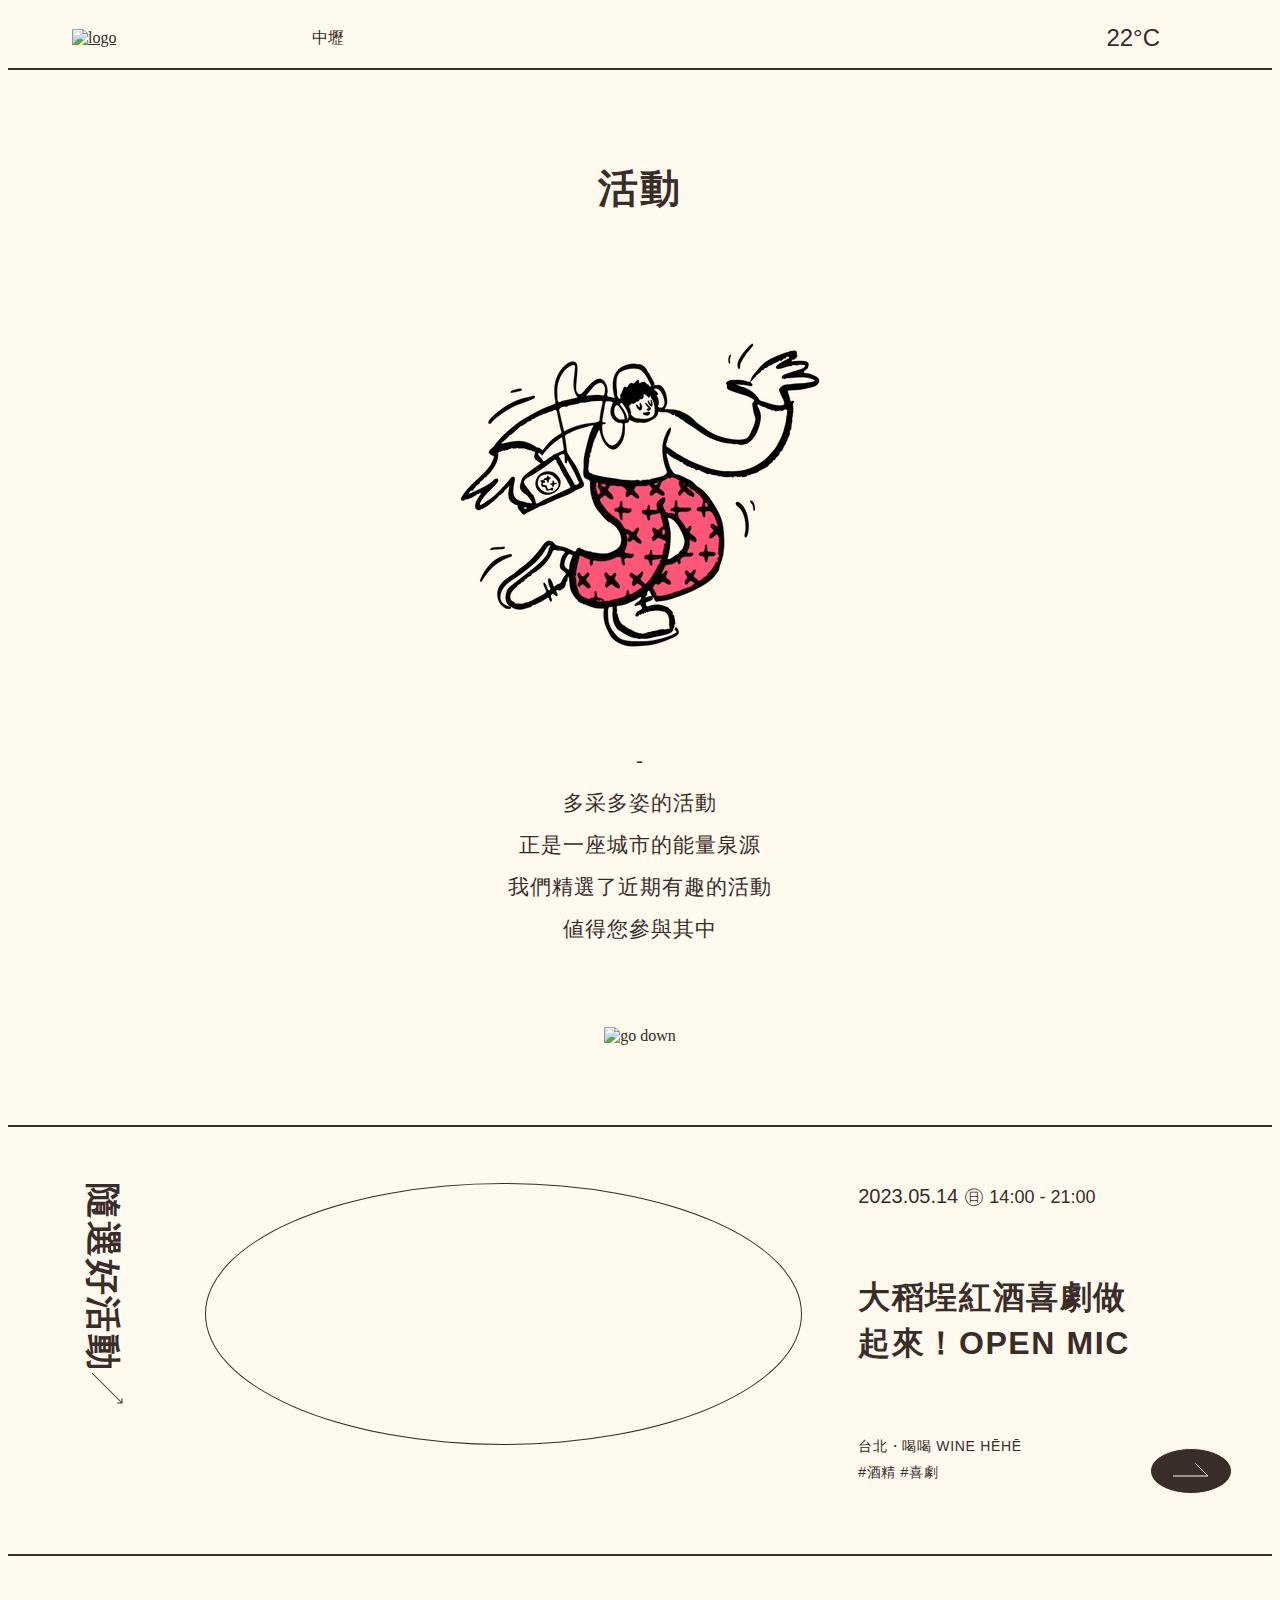
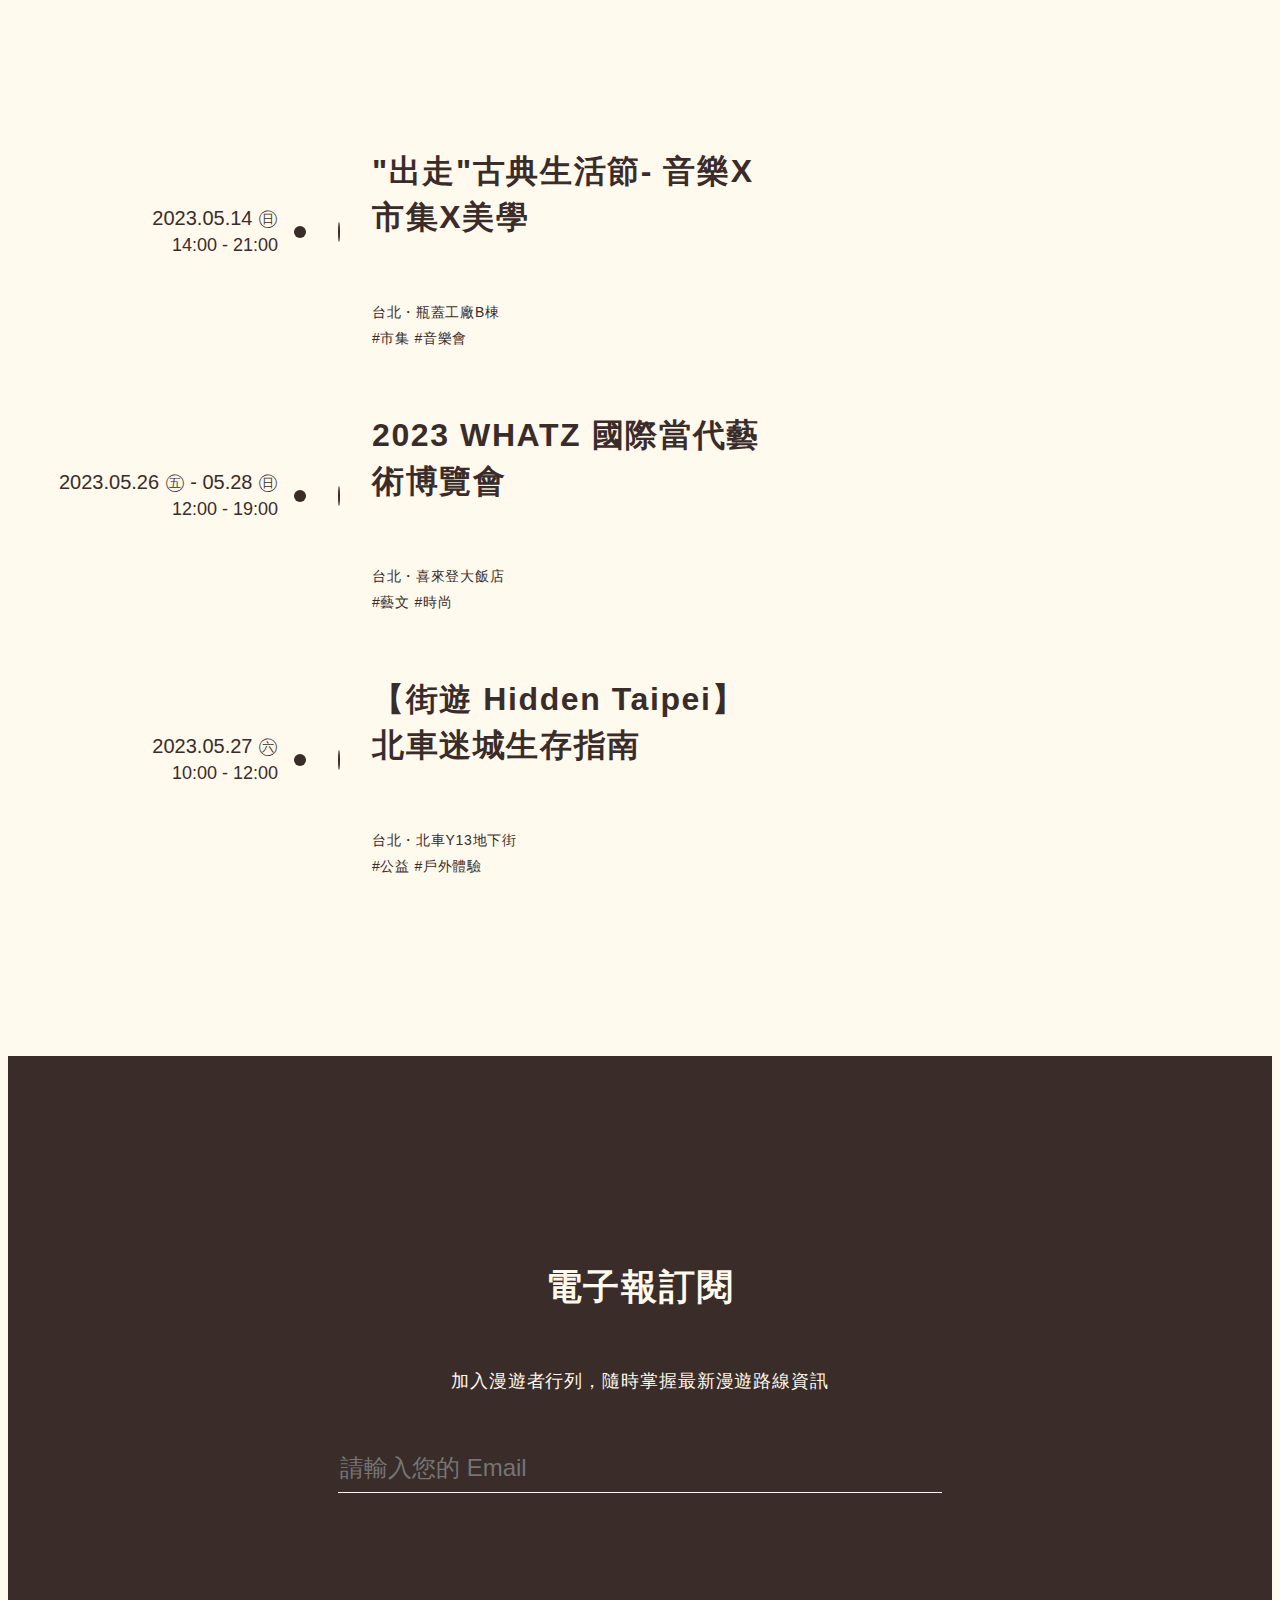
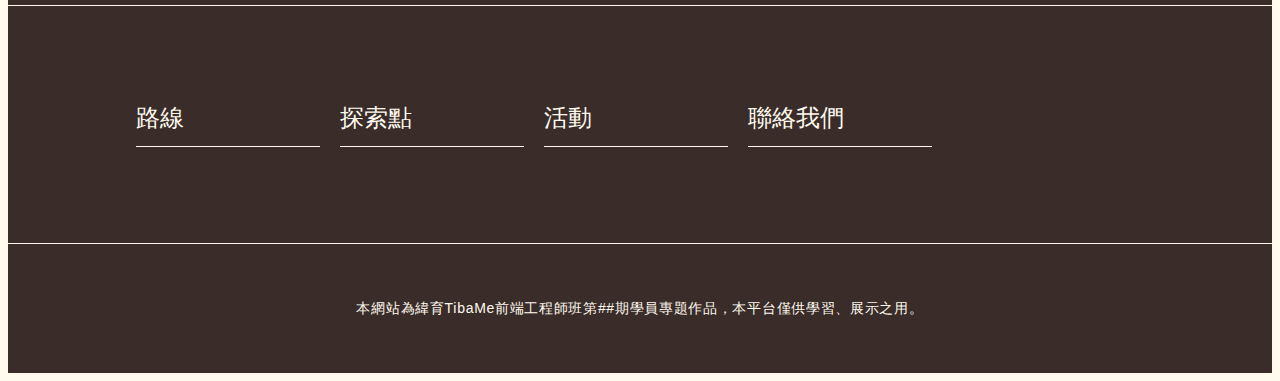
==== commit f9f863d4: "update" ====
--- a/activities.html
+++ b/activities.html
@@ -18,6 +18,10 @@
                 <img src="img/logoHor.svg" alt="logo">
             </a>
         </div>
+        <div class="location">
+            <div class="pin_icon"><i class="fa-solid fa-location-dot"></i></div>
+            <div class="location_name">中壢</div>
+        </div>
         <div class="weather">
             <div class="weather_icon"><i class="fa-solid fa-cloud"></i></div>
             <div class="weather_degree">22°C</div>
@@ -91,11 +95,13 @@
                     <h2>隨選好活動</h2><img src="img/arrowRightTop.svg">
                 </div>
                 <div class="pic">
-                    <img src="img/actOpenMic.png">
+                    <a href="activityPage.html"><img src="img/actOpenMic.png"></a>
                 </div>
                 <div class="info">
                     <div class="time"><span class="date">2023.05.14 ㊐ </span>14:00 - 21:00</div>
-                    <h3>大稻埕紅酒喜劇做起來！OPEN MIC</h3>
+                    <a href="activityPage.html">
+                        <h3>大稻埕紅酒喜劇做起來！OPEN MIC</h3>
+                    </a>
                     <div class="loc">台北・喝喝 WINE HĒHĒ</div>
                     <div class="tag">#酒精 #喜劇</div>
                 </div>
--- a/css/all.css
+++ b/css/all.css
@@ -55,6 +55,7 @@
     font-family: 'Glow Sans TC Normal Bold', sans-serif; 
     font-size: 24px;
     letter-spacing: 0.05em;
+    line-height: 32px;
 }
 h4{
     font-family: 'Glow Sans TC Normal Bold', sans-serif;
@@ -89,6 +90,7 @@
     }
     h3{
         font-size: 32px;
+        line-height: 46px;
     }
     h4{
         font-size: 24px;
@@ -170,7 +172,7 @@
         text-align: right;
         box-sizing: border-box;
         min-width: 75%;
-        height: 100vh;
+        height: 120vh;
         padding-top: 104px;
         padding-right: 72px;
         position: absolute;
@@ -203,7 +205,7 @@
     }
     .SNS{
         margin-top: auto;
-        padding-bottom: 120px;
+        padding-bottom: 40vh;
         display: flex;
         gap: 32px;
     }
@@ -219,6 +221,7 @@
 
         .hiddenMenu{
             min-width: 352px;
+            height: 100vh;
             padding-top: 144px;
             padding-right: 96px;
         }
--- a/css/activities.css
+++ b/css/activities.css
@@ -44,12 +44,20 @@
     border-radius: 50%;
     border: 1px solid var(--main);
 }
+.randomSpot .pic:hover img{
+    scale: 1.1;
+    transition: 0.5s linear;
+}
 .randomSpot .pic img{
     width: 100%;
+    transition: 0.5s linear;
 }
 .randomSpot .info{
     position: relative;
     margin-bottom: 16px;
+}
+.randomSpot .info a{
+    text-decoration: none;
 }
 .randomSpot .info .time{
     padding-bottom: 16px;
